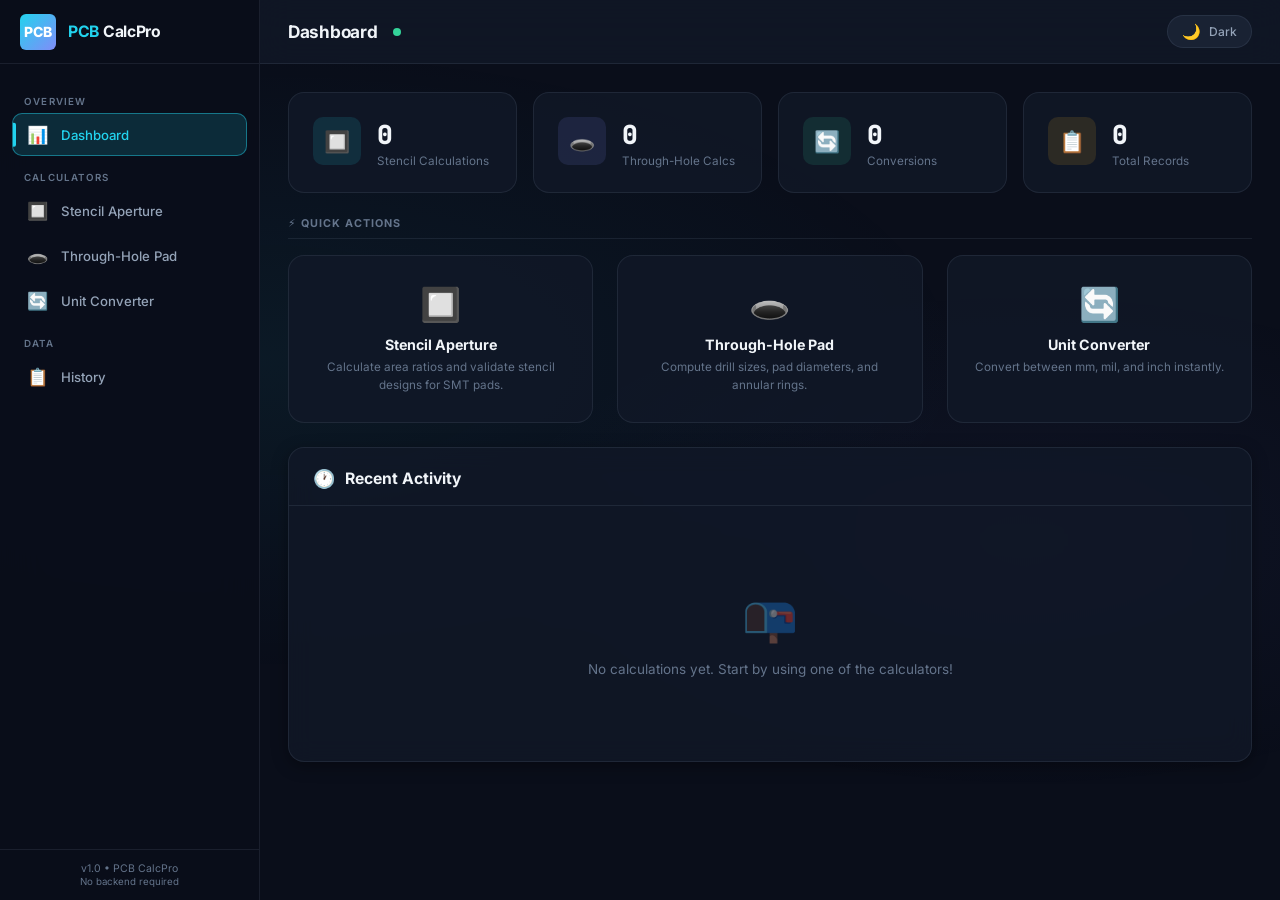
==== index.html @ 4c376916 "Add files via upload" ====
<!DOCTYPE html>
<html lang="en" data-theme="dark">
<head>
  <meta charset="UTF-8" />
  <meta name="viewport" content="width=device-width, initial-scale=1.0" />
  <meta name="description" content="PCB Manufacturing Calculator Dashboard — Stencil Aperture, Through-Hole Pad & Drill, and Engineering Unit Converter for PCB engineers." />
  <title>PCB Manufacturing Calculator Dashboard</title>
  <link rel="stylesheet" href="style.css" />
</head>
<body>

<!-- ============================================================
     APP LAYOUT
     ============================================================ -->
<div class="app-layout">

  <!-- ======================== SIDEBAR ======================== -->
  <aside class="sidebar" id="sidebar">
    <div class="sidebar-header">
      <div class="sidebar-logo">PCB</div>
      <div class="sidebar-title"><span>PCB</span> CalcPro</div>
    </div>

    <nav class="sidebar-nav">
      <div class="nav-section-label">Overview</div>
      <a class="nav-item active" data-page="dashboard" href="#">
        <span class="nav-icon">📊</span> Dashboard
      </a>

      <div class="nav-section-label">Calculators</div>
      <a class="nav-item" data-page="stencil" href="#">
        <span class="nav-icon">🔲</span> Stencil Aperture
      </a>
      <a class="nav-item" data-page="throughhole" href="#">
        <span class="nav-icon">🕳️</span> Through-Hole Pad
      </a>
      <a class="nav-item" data-page="converter" href="#">
        <span class="nav-icon">🔄</span> Unit Converter
      </a>

      <div class="nav-section-label">Data</div>
      <a class="nav-item" data-page="history" href="#">
        <span class="nav-icon">📋</span> History
      </a>
    </nav>

    <div class="sidebar-footer">
      <div style="font-size:0.7rem;color:var(--text-muted);text-align:center;">
        v1.0 &bull; PCB CalcPro<br/>
        <span style="font-size:0.65rem;">No backend required</span>
      </div>
    </div>
  </aside>

  <!-- Mobile overlay -->
  <div class="sidebar-overlay" id="sidebarOverlay"></div>

  <!-- ======================== MAIN ======================== -->
  <main class="main-content">

    <!-- TOP HEADER -->
    <header class="top-header">
      <div class="header-left">
        <button class="menu-toggle" id="menuToggle" aria-label="Toggle menu">☰</button>
        <h1 class="page-title" id="pageTitle">Dashboard</h1>
        <span class="pulse-dot" title="Live updates active"></span>
      </div>
      <div class="header-right">
        <button class="theme-toggle" id="themeToggle" aria-label="Toggle theme">
          <span class="toggle-icon" id="themeIcon">🌙</span>
          <span id="themeLabel">Dark</span>
        </button>
      </div>
    </header>

    <!-- CONTENT AREA -->
    <section class="content-area">

      <!-- ======== PAGE: Dashboard ======== -->
      <div class="module-page active" id="page-dashboard">
        <!-- Stats row -->
        <div class="grid-4 mb-24">
          <div class="dash-stat">
            <div class="dash-stat-icon cyan">🔲</div>
            <div class="dash-stat-info">
              <div class="dash-stat-value" id="dashStencilCount">0</div>
              <div class="dash-stat-label">Stencil Calculations</div>
            </div>
          </div>
          <div class="dash-stat">
            <div class="dash-stat-icon indigo">🕳️</div>
            <div class="dash-stat-info">
              <div class="dash-stat-value" id="dashTHCount">0</div>
              <div class="dash-stat-label">Through-Hole Calcs</div>
            </div>
          </div>
          <div class="dash-stat">
            <div class="dash-stat-icon green">🔄</div>
            <div class="dash-stat-info">
              <div class="dash-stat-value" id="dashConvCount">0</div>
              <div class="dash-stat-label">Conversions</div>
            </div>
          </div>
          <div class="dash-stat">
            <div class="dash-stat-icon amber">📋</div>
            <div class="dash-stat-info">
              <div class="dash-stat-value" id="dashTotalCount">0</div>
              <div class="dash-stat-label">Total Records</div>
            </div>
          </div>
        </div>

        <!-- Quick actions -->
        <h2 class="section-heading">⚡ Quick Actions</h2>
        <div class="grid-3 mb-24">
          <div class="quick-action" data-goto="stencil">
            <div class="qa-icon">🔲</div>
            <h4>Stencil Aperture</h4>
            <p>Calculate area ratios and validate stencil designs for SMT pads.</p>
          </div>
          <div class="quick-action" data-goto="throughhole">
            <div class="qa-icon">🕳️</div>
            <h4>Through-Hole Pad</h4>
            <p>Compute drill sizes, pad diameters, and annular rings.</p>
          </div>
          <div class="quick-action" data-goto="converter">
            <div class="qa-icon">🔄</div>
            <h4>Unit Converter</h4>
            <p>Convert between mm, mil, and inch instantly.</p>
          </div>
        </div>

        <!-- Recent history -->
        <div class="card">
          <div class="card-header">
            <h3><span class="card-icon">🕐</span> Recent Activity</h3>
          </div>
          <div class="card-body">
            <div id="dashRecentHistory">
              <div class="empty-state">
                <div class="empty-icon">📭</div>
                <p>No calculations yet. Start by using one of the calculators above!</p>
              </div>
            </div>
          </div>
        </div>
      </div>

      <!-- ======== PAGE: Stencil Aperture ======== -->
      <div class="module-page" id="page-stencil">
        <div class="grid-2 mb-24">
          <!-- Left: Inputs -->
          <div class="card">
            <div class="card-header">
              <h3><span class="card-icon">⚙️</span> Stencil Parameters</h3>
            </div>
            <div class="card-body">
              <!-- Shape selector -->
              <div class="form-group">
                <label>Aperture Shape</label>
                <div class="shape-selector" id="shapeSelector">
                  <button class="shape-btn active" data-shape="rectangle">
                    <span class="shape-icon">▬</span> Rectangle
                  </button>
                  <button class="shape-btn" data-shape="circle">
                    <span class="shape-icon">⬤</span> Circle
                  </button>
                  <button class="shape-btn" data-shape="rounded-rect">
                    <span class="shape-icon">▢</span> Rounded Rect
                  </button>
                  <button class="shape-btn" data-shape="polygon">
                    <span class="shape-icon">⬠</span> Polygon
                  </button>
                </div>
              </div>

              <!-- Standard Dimensions -->
              <div class="standard-dimensions" id="stdDimensions">
                <!-- Rectangle / Rounded Rect dims -->
                <div id="rectDims">
                  <div class="form-row">
                    <div class="form-group">
                      <label>Length (mm)</label>
                      <input type="number" class="form-control" id="rectLength" placeholder="e.g. 1.2" step="0.01" min="0" />
                    </div>
                    <div class="form-group">
                      <label>Width (mm)</label>
                      <input type="number" class="form-control" id="rectWidth" placeholder="e.g. 0.6" step="0.01" min="0" />
                    </div>
                  </div>
                </div>

                <!-- Circle dims -->
                <div id="circleDims" style="display:none;">
                  <div class="form-group">
                    <label>Diameter (mm)</label>
                    <input type="number" class="form-control" id="circleDiameter" placeholder="e.g. 0.8" step="0.01" min="0" />
                  </div>
                </div>

                <!-- Corner Radius for rounded rect -->
                <div id="cornerDims" style="display:none;">
                  <div class="form-group">
                    <label>Corner Radius (mm)</label>
                    <input type="number" class="form-control" id="cornerRadius" placeholder="e.g. 0.15" step="0.01" min="0" />
                  </div>
                </div>
              </div>

              <!-- Polygon Dimensions -->
              <div class="polygon-dimensions" id="polyDimensions">
                <div class="form-group">
                  <label>Vertex Coordinates (mm)</label>
                  <div class="table-wrapper" style="max-height:220px;overflow-y:auto;">
                    <table class="coord-table" id="coordTable">
                      <thead>
                        <tr><th>#</th><th>X (mm)</th><th>Y (mm)</th><th></th></tr>
                      </thead>
                      <tbody id="coordBody"></tbody>
                    </table>
                  </div>
                  <button class="btn btn-secondary btn-sm mt-16" id="addPointBtn">+ Add Point</button>
                </div>
              </div>

              <!-- Stencil Thickness -->
              <div class="form-group">
                <label>Stencil Thickness (mm)</label>
                <input type="number" class="form-control" id="stencilThickness" placeholder="e.g. 0.12" step="0.01" min="0" />
              </div>

              <div class="btn-group mt-16">
                <button class="btn btn-primary" id="calcStencilBtn">Calculate</button>
                <button class="btn btn-secondary" id="resetStencilBtn">Reset</button>
              </div>
            </div>
          </div>

          <!-- Right: Preview -->
          <div class="card">
            <div class="card-header">
              <h3><span class="card-icon">👁️</span> Aperture Preview</h3>
            </div>
            <div class="card-body">
              <div class="canvas-container">
                <span class="canvas-label">Shape Preview</span>
                <canvas id="apertureCanvas" width="360" height="260"></canvas>
              </div>
            </div>
          </div>
        </div>

        <!-- Results -->
        <div class="card mb-24">
          <div class="card-header">
            <h3><span class="card-icon">📐</span> Calculation Results</h3>
            <button class="btn btn-secondary btn-sm" id="copyStencilResults">📋 Copy</button>
          </div>
          <div class="card-body">
            <div class="grid-4 mb-24" id="stencilResultCards">
              <div class="stat-card">
                <div class="stat-label">Area Opening</div>
                <div class="stat-value" id="resAreaOpening">—</div>
                <div class="stat-unit">mm²</div>
              </div>
              <div class="stat-card">
                <div class="stat-label">Perimeter</div>
                <div class="stat-value" id="resPerimeter">—</div>
                <div class="stat-unit">mm</div>
              </div>
              <div class="stat-card">
                <div class="stat-label">Area Wall</div>
                <div class="stat-value" id="resAreaWall">—</div>
                <div class="stat-unit">mm²</div>
              </div>
              <div class="stat-card">
                <div class="stat-label">Area Ratio</div>
                <div class="stat-value" id="resAreaRatio">—</div>
                <div class="stat-unit" id="resPassFail"></div>
              </div>
            </div>
            <!-- Detailed steps -->
            <div class="section-heading">📝 Detailed Calculation Steps</div>
            <div class="calc-steps" id="stencilCalcSteps">
              <span style="color:var(--text-muted);">Enter parameters and click Calculate to see detailed steps…</span>
            </div>
          </div>
        </div>
      </div>

      <!-- ======== PAGE: Through-Hole ======== -->
      <div class="module-page" id="page-throughhole">
        <div class="card mb-24">
          <div class="card-header">
            <h3><span class="card-icon">🕳️</span> Through-Hole Components</h3>
            <div class="btn-group">
              <button class="btn btn-primary btn-sm" id="addComponentBtn">+ Add Component</button>
              <button class="btn btn-secondary btn-sm" id="calcTHBtn">Calculate All</button>
            </div>
          </div>
          <div class="card-body">
            <!-- Unit selector & plating allowance -->
            <div class="form-row mb-24" style="max-width:500px;">
              <div class="form-group">
                <label>Unit</label>
                <select class="form-control" id="thUnit">
                  <option value="mm">mm (millimeters)</option>
                  <option value="mil">mil (thousandths of inch)</option>
                </select>
              </div>
              <div class="form-group">
                <label>Plating Allowance (mil) <span style="font-size:0.65rem;color:var(--text-muted);text-transform:none;letter-spacing:0;">(optional, default 0)</span></label>
                <input type="number" class="form-control" id="thPlating" placeholder="e.g. 1.0" step="0.1" min="0" value="" />
              </div>
            </div>

            <!-- Component entries -->
            <div class="component-entries" id="componentEntries">
              <!-- Dynamically populated -->
            </div>
          </div>
        </div>

        <!-- Results table -->
        <div class="card mb-24">
          <div class="card-header">
            <h3><span class="card-icon">📊</span> Calculation Results</h3>
            <button class="btn btn-secondary btn-sm" id="copyTHResults">📋 Copy</button>
          </div>
          <div class="card-body">
            <div class="table-wrapper">
              <table class="data-table" id="thResultTable">
                <thead>
                  <tr>
                    <th>Ref</th>
                    <th>Pin Dia</th>
                    <th>Finished Hole</th>
                    <th>Drill Size</th>
                    <th>Hole-to-Pin Clearance</th>
                    <th>Unit</th>
                  </tr>
                </thead>
                <tbody id="thResultBody">
                  <tr><td colspan="6" style="text-align:center;color:var(--text-muted);padding:40px;">Add components and click Calculate to see results.</td></tr>
                </tbody>
              </table>
            </div>
            <div class="calc-steps mt-24" id="thCalcSteps">
              <span style="color:var(--text-muted);">Calculation steps will appear here…</span>
            </div>
          </div>
        </div>
      </div>

      <!-- ======== PAGE: Unit Converter ======== -->
      <div class="module-page" id="page-converter">
        <div class="grid-3">
          <!-- mm ↔ mil -->
          <div class="card converter-card">
            <div class="card-header">
              <h3><span class="card-icon">↔️</span> mm ↔ mil</h3>
            </div>
            <div class="card-body">
              <div class="form-group">
                <label>Millimeters (mm)</label>
                <input type="number" class="form-control" id="conv_mm_mil_mm" placeholder="Enter mm" step="any" />
              </div>
              <div class="swap-icon">⇅</div>
              <div class="form-group">
                <label>Mils (mil)</label>
                <input type="number" class="form-control" id="conv_mm_mil_mil" placeholder="Enter mil" step="any" />
              </div>
              <div class="converter-result" id="conv_mm_mil_result">—</div>
              <div class="converter-unit" id="conv_mm_mil_unit"></div>
            </div>
          </div>

          <!-- mm ↔ inch -->
          <div class="card converter-card">
            <div class="card-header">
              <h3><span class="card-icon">↔️</span> mm ↔ inch</h3>
            </div>
            <div class="card-body">
              <div class="form-group">
                <label>Millimeters (mm)</label>
                <input type="number" class="form-control" id="conv_mm_inch_mm" placeholder="Enter mm" step="any" />
              </div>
              <div class="swap-icon">⇅</div>
              <div class="form-group">
                <label>Inches (in)</label>
                <input type="number" class="form-control" id="conv_mm_inch_inch" placeholder="Enter inch" step="any" />
              </div>
              <div class="converter-result" id="conv_mm_inch_result">—</div>
              <div class="converter-unit" id="conv_mm_inch_unit"></div>
            </div>
          </div>

          <!-- mil ↔ inch -->
          <div class="card converter-card">
            <div class="card-header">
              <h3><span class="card-icon">↔️</span> mil ↔ inch</h3>
            </div>
            <div class="card-body">
              <div class="form-group">
                <label>Mils (mil)</label>
                <input type="number" class="form-control" id="conv_mil_inch_mil" placeholder="Enter mil" step="any" />
              </div>
              <div class="swap-icon">⇅</div>
              <div class="form-group">
                <label>Inches (in)</label>
                <input type="number" class="form-control" id="conv_mil_inch_inch" placeholder="Enter inch" step="any" />
              </div>
              <div class="converter-result" id="conv_mil_inch_result">—</div>
              <div class="converter-unit" id="conv_mil_inch_unit"></div>
            </div>
          </div>
        </div>
      </div>

      <!-- ======== PAGE: History ======== -->
      <div class="module-page" id="page-history">
        <div class="card">
          <div class="card-header">
            <h3><span class="card-icon">📋</span> Calculation History</h3>
          </div>
          <div class="card-body">
            <div class="history-toolbar">
              <div class="search-box">
                <span class="search-icon">🔍</span>
                <input type="text" id="historySearch" placeholder="Search history…" />
              </div>
              <button class="btn btn-secondary btn-sm" id="exportCSVBtn">📄 Export CSV</button>
              <button class="btn btn-secondary btn-sm" id="exportPDFBtn">📑 Export PDF</button>
              <button class="btn btn-danger btn-sm" id="clearHistoryBtn">🗑️ Clear All</button>
            </div>
            <div id="historyList">
              <div class="empty-state">
                <div class="empty-icon">📭</div>
                <p>No history records yet.</p>
              </div>
            </div>
          </div>
        </div>
      </div>

    </section>
  </main>
</div>

<!-- Toast container -->
<div class="toast-container" id="toastContainer"></div>

<script src="script.js"></script>
</body>
</html>
---- style.css ----
/* ============================================================
   PCB Manufacturing Calculator Dashboard — style.css
   Professional engineering dashboard with dark/light themes,
   glassmorphism, micro-animations, and responsive layout.
   ============================================================ */

/* ---------- Google Font ---------- */
@import url('https://fonts.googleapis.com/css2?family=Inter:wght@300;400;500;600;700;800&family=JetBrains+Mono:wght@400;500;600&display=swap');

/* ============================================================
   CSS Custom Properties (Design Tokens)
   ============================================================ */
:root {
  /* --- Palette (Dark Mode – Default) --- */
  --bg-primary:       #0a0e1a;
  --bg-secondary:     #111827;
  --bg-card:          rgba(17, 24, 39, 0.85);
  --bg-card-hover:    rgba(30, 41, 59, 0.95);
  --bg-sidebar:       rgba(10, 14, 26, 0.97);
  --bg-input:         rgba(30, 41, 59, 0.7);
  --bg-input-focus:   rgba(30, 41, 59, 0.95);

  --text-primary:     #f1f5f9;
  --text-secondary:   #94a3b8;
  --text-muted:       #64748b;
  --text-inverse:     #0f172a;

  --accent-primary:   #22d3ee;   /* cyan‑400  */
  --accent-secondary: #818cf8;   /* indigo‑400 */
  --accent-green:     #34d399;   /* emerald‑400 */
  --accent-amber:     #fbbf24;   /* amber‑400 */
  --accent-rose:      #fb7185;   /* rose‑400 */
  --accent-primary-dim: rgba(34, 211, 238, 0.15);

  --border-color:     rgba(148, 163, 184, 0.12);
  --border-active:    rgba(34, 211, 238, 0.45);

  --shadow-sm:  0 1px 2px rgba(0,0,0,.3);
  --shadow-md:  0 4px 16px rgba(0,0,0,.35);
  --shadow-lg:  0 12px 40px rgba(0,0,0,.45);
  --shadow-glow: 0 0 20px rgba(34, 211, 238, 0.15);

  --radius-sm: 6px;
  --radius-md: 10px;
  --radius-lg: 16px;
  --radius-xl: 20px;

  --sidebar-width: 260px;
  --sidebar-collapsed: 68px;
  --header-height: 64px;
  --transition-fast: 0.2s ease;
  --transition-med:  0.35s cubic-bezier(.4,0,.2,1);
}

/* ---------- Light Mode ---------- */
[data-theme="light"] {
  --bg-primary:       #f0f4f8;
  --bg-secondary:     #ffffff;
  --bg-card:          rgba(255,255,255,0.9);
  --bg-card-hover:    rgba(255,255,255,1);
  --bg-sidebar:       rgba(255,255,255,0.98);
  --bg-input:         rgba(241,245,249,0.9);
  --bg-input-focus:   #ffffff;

  --text-primary:     #0f172a;
  --text-secondary:   #475569;
  --text-muted:       #94a3b8;
  --text-inverse:     #f1f5f9;

  --accent-primary:   #0891b2;   /* cyan‑600 */
  --accent-secondary: #6366f1;   /* indigo‑500 */
  --accent-green:     #059669;   /* emerald‑600 */
  --accent-amber:     #d97706;   /* amber‑600 */
  --accent-rose:      #e11d48;   /* rose‑600 */
  --accent-primary-dim: rgba(8, 145, 178, 0.1);

  --border-color:     rgba(15, 23, 42, 0.08);
  --border-active:    rgba(8, 145, 178, 0.5);

  --shadow-sm:  0 1px 3px rgba(0,0,0,.06);
  --shadow-md:  0 4px 12px rgba(0,0,0,.08);
  --shadow-lg:  0 10px 30px rgba(0,0,0,.1);
  --shadow-glow: 0 0 18px rgba(8, 145, 178, 0.12);
}

/* ============================================================
   Reset & Base
   ============================================================ */
*, *::before, *::after { box-sizing: border-box; margin: 0; padding: 0; }

html {
  font-size: 15px;
  scroll-behavior: smooth;
  -webkit-font-smoothing: antialiased;
}

body {
  font-family: 'Inter', system-ui, -apple-system, sans-serif;
  background: var(--bg-primary);
  color: var(--text-primary);
  min-height: 100vh;
  overflow-x: hidden;
  transition: background var(--transition-med), color var(--transition-med);
}

/* subtle animated gradient background */
body::before {
  content: '';
  position: fixed;
  inset: 0;
  background:
    radial-gradient(ellipse 80% 50% at 20% 40%, rgba(34,211,238,.06) 0%, transparent 70%),
    radial-gradient(ellipse 60% 40% at 80% 60%, rgba(129,140,248,.05) 0%, transparent 70%);
  pointer-events: none;
  z-index: 0;
}

a { color: var(--accent-primary); text-decoration: none; }
button { cursor: pointer; font-family: inherit; }
input, select, textarea { font-family: inherit; }

/* ============================================================
   Layout Shell
   ============================================================ */
.app-layout {
  display: flex;
  min-height: 100vh;
  position: relative;
  z-index: 1;
}

/* ---------- Sidebar ---------- */
.sidebar {
  position: fixed;
  top: 0; left: 0;
  width: var(--sidebar-width);
  height: 100vh;
  background: var(--bg-sidebar);
  border-right: 1px solid var(--border-color);
  backdrop-filter: blur(20px);
  display: flex;
  flex-direction: column;
  z-index: 100;
  transition: transform var(--transition-med), width var(--transition-med);
}

.sidebar-header {
  height: var(--header-height);
  display: flex;
  align-items: center;
  gap: 12px;
  padding: 0 20px;
  border-bottom: 1px solid var(--border-color);
  flex-shrink: 0;
}

.sidebar-logo {
  width: 36px; height: 36px;
  background: linear-gradient(135deg, var(--accent-primary), var(--accent-secondary));
  border-radius: var(--radius-sm);
  display: grid;
  place-items: center;
  font-weight: 800;
  font-size: 14px;
  color: #fff;
  flex-shrink: 0;
}

.sidebar-title {
  font-weight: 700;
  font-size: 1.05rem;
  letter-spacing: -0.3px;
  white-space: nowrap;
}

.sidebar-title span {
  color: var(--accent-primary);
}

.sidebar-nav {
  flex: 1;
  padding: 16px 12px;
  overflow-y: auto;
}

.nav-section-label {
  font-size: 0.65rem;
  font-weight: 600;
  text-transform: uppercase;
  letter-spacing: 1.2px;
  color: var(--text-muted);
  padding: 8px 12px 6px;
  margin-top: 8px;
}

.nav-item {
  display: flex;
  align-items: center;
  gap: 12px;
  padding: 10px 14px;
  border-radius: var(--radius-md);
  color: var(--text-secondary);
  font-size: 0.88rem;
  font-weight: 500;
  transition: all var(--transition-fast);
  border: 1px solid transparent;
  margin-bottom: 2px;
  position: relative;
  overflow: hidden;
}

.nav-item::before {
  content: '';
  position: absolute;
  left: 0; top: 50%;
  width: 3px; height: 0;
  background: var(--accent-primary);
  border-radius: 0 2px 2px 0;
  transform: translateY(-50%);
  transition: height var(--transition-fast);
}

.nav-item:hover {
  background: var(--accent-primary-dim);
  color: var(--text-primary);
}

.nav-item.active {
  background: var(--accent-primary-dim);
  color: var(--accent-primary);
  border-color: var(--border-active);
}

.nav-item.active::before {
  height: 60%;
}

.nav-item .nav-icon {
  font-size: 1.15rem;
  width: 22px;
  text-align: center;
  flex-shrink: 0;
}

/* Sidebar footer */
.sidebar-footer {
  padding: 12px;
  border-top: 1px solid var(--border-color);
  flex-shrink: 0;
}

/* ---------- Main Content Area ---------- */
.main-content {
  flex: 1;
  margin-left: var(--sidebar-width);
  transition: margin-left var(--transition-med);
  display: flex;
  flex-direction: column;
  min-height: 100vh;
}

/* ---------- Top Header ---------- */
.top-header {
  height: var(--header-height);
  background: var(--bg-card);
  border-bottom: 1px solid var(--border-color);
  backdrop-filter: blur(16px);
  display: flex;
  align-items: center;
  justify-content: space-between;
  padding: 0 28px;
  position: sticky;
  top: 0;
  z-index: 50;
}

.header-left {
  display: flex;
  align-items: center;
  gap: 16px;
}

.menu-toggle {
  display: none;
  background: none;
  border: none;
  color: var(--text-primary);
  font-size: 1.4rem;
  padding: 6px;
}

.page-title {
  font-size: 1.15rem;
  font-weight: 700;
  letter-spacing: -0.3px;
}

.header-right {
  display: flex;
  align-items: center;
  gap: 12px;
}

/* Theme toggle */
.theme-toggle {
  background: var(--bg-input);
  border: 1px solid var(--border-color);
  border-radius: 50px;
  padding: 6px 14px;
  display: flex;
  align-items: center;
  gap: 8px;
  color: var(--text-secondary);
  font-size: 0.8rem;
  font-weight: 500;
  transition: all var(--transition-fast);
}

.theme-toggle:hover {
  border-color: var(--accent-primary);
  color: var(--accent-primary);
  box-shadow: var(--shadow-glow);
}

.theme-toggle .toggle-icon { font-size: 1rem; }

/* ============================================================
   Content Area
   ============================================================ */
.content-area {
  flex: 1;
  padding: 28px;
}

/* Module containers */
.module-page {
  display: none;
  animation: fadeSlideIn 0.4s ease forwards;
}
.module-page.active { display: block; }

@keyframes fadeSlideIn {
  from { opacity: 0; transform: translateY(14px); }
  to   { opacity: 1; transform: translateY(0); }
}

/* ---------- Cards ---------- */
.card {
  background: var(--bg-card);
  border: 1px solid var(--border-color);
  border-radius: var(--radius-lg);
  backdrop-filter: blur(12px);
  box-shadow: var(--shadow-md);
  transition: all var(--transition-med);
  overflow: hidden;
}

.card:hover {
  border-color: var(--border-active);
  box-shadow: var(--shadow-lg), var(--shadow-glow);
}

.card-header {
  padding: 20px 24px 16px;
  display: flex;
  align-items: center;
  justify-content: space-between;
  border-bottom: 1px solid var(--border-color);
}

.card-header h3 {
  font-size: 1.05rem;
  font-weight: 700;
  display: flex;
  align-items: center;
  gap: 10px;
}

.card-header h3 .card-icon {
  font-size: 1.2rem;
}

.card-body {
  padding: 24px;
}

/* ---------- Grid layouts ---------- */
.grid-2 {
  display: grid;
  grid-template-columns: 1fr 1fr;
  gap: 24px;
}

.grid-3 {
  display: grid;
  grid-template-columns: repeat(3, 1fr);
  gap: 24px;
}

.grid-4 {
  display: grid;
  grid-template-columns: repeat(4, 1fr);
  gap: 16px;
}

/* ============================================================
   Form Elements
   ============================================================ */
.form-group {
  margin-bottom: 18px;
}

.form-group label {
  display: block;
  font-size: 0.78rem;
  font-weight: 600;
  color: var(--text-secondary);
  margin-bottom: 6px;
  text-transform: uppercase;
  letter-spacing: 0.6px;
}

.form-control {
  width: 100%;
  padding: 10px 14px;
  background: var(--bg-input);
  border: 1px solid var(--border-color);
  border-radius: var(--radius-sm);
  color: var(--text-primary);
  font-size: 0.92rem;
  font-family: 'JetBrains Mono', monospace;
  transition: all var(--transition-fast);
  outline: none;
}

.form-control:focus {
  background: var(--bg-input-focus);
  border-color: var(--accent-primary);
  box-shadow: 0 0 0 3px var(--accent-primary-dim);
}

.form-control::placeholder {
  color: var(--text-muted);
  font-family: 'Inter', sans-serif;
}

select.form-control {
  appearance: none;
  background-image: url("data:image/svg+xml,%3Csvg xmlns='http://www.w3.org/2000/svg' width='12' height='12' fill='%2394a3b8' viewBox='0 0 16 16'%3E%3Cpath d='M8 11L3 6h10z'/%3E%3C/svg%3E");
  background-repeat: no-repeat;
  background-position: right 12px center;
  padding-right: 36px;
}

.form-row {
  display: grid;
  grid-template-columns: 1fr 1fr;
  gap: 14px;
}

.form-row-3 {
  display: grid;
  grid-template-columns: 1fr 1fr 1fr;
  gap: 14px;
}

/* ============================================================
   Buttons
   ============================================================ */
.btn {
  display: inline-flex;
  align-items: center;
  gap: 8px;
  padding: 10px 20px;
  border: 1px solid transparent;
  border-radius: var(--radius-sm);
  font-size: 0.85rem;
  font-weight: 600;
  transition: all var(--transition-fast);
  white-space: nowrap;
}

.btn-primary {
  background: linear-gradient(135deg, var(--accent-primary), var(--accent-secondary));
  color: #fff;
  border: none;
  box-shadow: 0 2px 10px rgba(34,211,238,.25);
}
.btn-primary:hover {
  transform: translateY(-1px);
  box-shadow: 0 4px 18px rgba(34,211,238,.35);
}

.btn-secondary {
  background: var(--bg-input);
  color: var(--text-primary);
  border-color: var(--border-color);
}
.btn-secondary:hover {
  border-color: var(--accent-primary);
  color: var(--accent-primary);
}

.btn-success {
  background: var(--accent-green);
  color: #fff;
}

.btn-danger {
  background: var(--accent-rose);
  color: #fff;
}
.btn-danger:hover {
  opacity: 0.9;
}

.btn-sm {
  padding: 6px 14px;
  font-size: 0.78rem;
}

.btn-icon {
  width: 36px; height: 36px;
  padding: 0;
  display: grid;
  place-items: center;
  border-radius: var(--radius-sm);
}

.btn-group {
  display: flex;
  gap: 8px;
  flex-wrap: wrap;
}

/* ============================================================
   Stat / Result Boxes
   ============================================================ */
.stat-card {
  background: var(--bg-card);
  border: 1px solid var(--border-color);
  border-radius: var(--radius-md);
  padding: 18px 20px;
  text-align: center;
  transition: all var(--transition-fast);
}

.stat-card:hover {
  border-color: var(--border-active);
  transform: translateY(-2px);
  box-shadow: var(--shadow-md);
}

.stat-label {
  font-size: 0.7rem;
  font-weight: 600;
  text-transform: uppercase;
  letter-spacing: 0.8px;
  color: var(--text-muted);
  margin-bottom: 8px;
}

.stat-value {
  font-family: 'JetBrains Mono', monospace;
  font-size: 1.5rem;
  font-weight: 700;
  color: var(--accent-primary);
  line-height: 1.2;
}

.stat-unit {
  font-size: 0.75rem;
  color: var(--text-secondary);
  margin-top: 2px;
}

/* Pass / Fail badges */
.badge {
  display: inline-flex;
  align-items: center;
  gap: 6px;
  padding: 5px 14px;
  border-radius: 50px;
  font-size: 0.78rem;
  font-weight: 700;
  letter-spacing: 0.5px;
}

.badge-pass {
  background: rgba(52, 211, 153, 0.15);
  color: var(--accent-green);
  border: 1px solid rgba(52, 211, 153, 0.3);
}

.badge-fail {
  background: rgba(251, 113, 133, 0.15);
  color: var(--accent-rose);
  border: 1px solid rgba(251, 113, 133, 0.3);
}

.badge-warn {
  background: rgba(251, 191, 36, 0.15);
  color: var(--accent-amber);
  border: 1px solid rgba(251, 191, 36, 0.3);
}

/* ============================================================
   Canvas Preview
   ============================================================ */
.canvas-container {
  background: rgba(0,0,0,0.25);
  border: 1px solid var(--border-color);
  border-radius: var(--radius-md);
  display: flex;
  align-items: center;
  justify-content: center;
  min-height: 220px;
  position: relative;
  overflow: hidden;
}

[data-theme="light"] .canvas-container {
  background: rgba(241,245,249,0.8);
}

.canvas-container canvas {
  max-width: 100%;
}

.canvas-label {
  position: absolute;
  top: 10px;
  left: 14px;
  font-size: 0.68rem;
  font-weight: 600;
  text-transform: uppercase;
  letter-spacing: 1px;
  color: var(--text-muted);
}

/* ============================================================
   Calculation Steps
   ============================================================ */
.calc-steps {
  background: var(--bg-input);
  border: 1px solid var(--border-color);
  border-radius: var(--radius-md);
  padding: 18px 20px;
  font-family: 'JetBrains Mono', monospace;
  font-size: 0.82rem;
  line-height: 1.8;
  color: var(--text-secondary);
  max-height: 300px;
  overflow-y: auto;
}

.calc-steps .step-label {
  color: var(--accent-primary);
  font-weight: 600;
}

.calc-steps .step-formula {
  color: var(--accent-amber);
}

.calc-steps .step-result {
  color: var(--accent-green);
  font-weight: 600;
}

/* ============================================================
   Tables
   ============================================================ */
.data-table {
  width: 100%;
  border-collapse: collapse;
  font-size: 0.85rem;
}

.data-table thead th {
  text-align: left;
  padding: 12px 16px;
  font-size: 0.72rem;
  font-weight: 600;
  text-transform: uppercase;
  letter-spacing: 0.8px;
  color: var(--text-muted);
  border-bottom: 1px solid var(--border-color);
  background: var(--bg-input);
  position: sticky;
  top: 0;
}

.data-table tbody td {
  padding: 12px 16px;
  border-bottom: 1px solid var(--border-color);
  color: var(--text-secondary);
  font-family: 'JetBrains Mono', monospace;
  font-size: 0.82rem;
}

.data-table tbody tr {
  transition: background var(--transition-fast);
}

.data-table tbody tr:hover {
  background: var(--accent-primary-dim);
}

.table-wrapper {
  overflow-x: auto;
  border: 1px solid var(--border-color);
  border-radius: var(--radius-md);
}

/* ============================================================
   Coordinate Points Table (Irregular Polygon)
   ============================================================ */
.coord-table {
  width: 100%;
  border-collapse: collapse;
}

.coord-table th, .coord-table td {
  padding: 8px 10px;
  border-bottom: 1px solid var(--border-color);
  font-size: 0.82rem;
}

.coord-table th {
  color: var(--text-muted);
  font-weight: 600;
  text-transform: uppercase;
  font-size: 0.7rem;
  letter-spacing: 0.6px;
}

.coord-table input {
  width: 80px;
  padding: 6px 8px;
  background: var(--bg-input);
  border: 1px solid var(--border-color);
  border-radius: var(--radius-sm);
  color: var(--text-primary);
  font-family: 'JetBrains Mono', monospace;
  font-size: 0.82rem;
  text-align: center;
  outline: none;
  transition: border-color var(--transition-fast);
}

.coord-table input:focus {
  border-color: var(--accent-primary);
}

.coord-table .remove-btn {
  background: none;
  border: none;
  color: var(--accent-rose);
  font-size: 1.1rem;
  cursor: pointer;
  padding: 2px 6px;
  border-radius: 4px;
  transition: background var(--transition-fast);
}

.coord-table .remove-btn:hover {
  background: rgba(251, 113, 133, 0.15);
}

/* ============================================================
   Shape Selector Buttons
   ============================================================ */
.shape-selector {
  display: flex;
  gap: 8px;
  flex-wrap: wrap;
}

.shape-btn {
  flex: 1;
  min-width: 100px;
  padding: 12px 10px;
  background: var(--bg-input);
  border: 1px solid var(--border-color);
  border-radius: var(--radius-md);
  color: var(--text-secondary);
  font-size: 0.8rem;
  font-weight: 600;
  text-align: center;
  transition: all var(--transition-fast);
  display: flex;
  flex-direction: column;
  align-items: center;
  gap: 6px;
}

.shape-btn .shape-icon {
  font-size: 1.5rem;
}

.shape-btn:hover {
  border-color: var(--accent-primary);
  color: var(--accent-primary);
  background: var(--accent-primary-dim);
}

.shape-btn.active {
  border-color: var(--accent-primary);
  color: var(--accent-primary);
  background: var(--accent-primary-dim);
  box-shadow: 0 0 12px var(--accent-primary-dim);
}

/* ============================================================
   Unit Converter
   ============================================================ */
.converter-card {
  text-align: center;
}

.converter-card .converter-icon {
  font-size: 2rem;
  margin-bottom: 12px;
}

.converter-card .converter-result {
  font-family: 'JetBrains Mono', monospace;
  font-size: 1.6rem;
  font-weight: 700;
  color: var(--accent-primary);
  margin: 12px 0 4px;
  min-height: 40px;
}

.converter-card .converter-unit {
  font-size: 0.78rem;
  color: var(--text-muted);
}

.swap-icon {
  font-size: 1.5rem;
  color: var(--accent-secondary);
  display: flex;
  align-items: center;
  justify-content: center;
  padding: 12px 0;
}

/* ============================================================
   History Panel
   ============================================================ */
.history-toolbar {
  display: flex;
  align-items: center;
  gap: 10px;
  margin-bottom: 18px;
  flex-wrap: wrap;
}

.search-box {
  flex: 1;
  min-width: 200px;
  position: relative;
}

.search-box input {
  width: 100%;
  padding: 9px 14px 9px 38px;
  background: var(--bg-input);
  border: 1px solid var(--border-color);
  border-radius: 50px;
  color: var(--text-primary);
  font-size: 0.85rem;
  outline: none;
  transition: all var(--transition-fast);
}

.search-box input:focus {
  border-color: var(--accent-primary);
  box-shadow: 0 0 0 3px var(--accent-primary-dim);
}

.search-box .search-icon {
  position: absolute;
  left: 14px;
  top: 50%;
  transform: translateY(-50%);
  color: var(--text-muted);
  font-size: 0.9rem;
}

.history-entry {
  background: var(--bg-input);
  border: 1px solid var(--border-color);
  border-radius: var(--radius-md);
  padding: 14px 18px;
  margin-bottom: 10px;
  transition: all var(--transition-fast);
}

.history-entry:hover {
  border-color: var(--border-active);
}

.history-entry .history-meta {
  display: flex;
  justify-content: space-between;
  align-items: center;
  margin-bottom: 8px;
}

.history-entry .history-type {
  font-size: 0.72rem;
  font-weight: 700;
  text-transform: uppercase;
  letter-spacing: 0.6px;
  color: var(--accent-secondary);
}

.history-entry .history-time {
  font-size: 0.72rem;
  color: var(--text-muted);
}

.history-entry .history-data {
  font-family: 'JetBrains Mono', monospace;
  font-size: 0.8rem;
  color: var(--text-secondary);
  line-height: 1.6;
}

.empty-state {
  text-align: center;
  padding: 60px 20px;
  color: var(--text-muted);
}

.empty-state .empty-icon {
  font-size: 3rem;
  margin-bottom: 16px;
  opacity: 0.4;
}

.empty-state p {
  font-size: 0.9rem;
}

/* ============================================================
   Dashboard Home Stats
   ============================================================ */
.dash-stat {
  background: var(--bg-card);
  border: 1px solid var(--border-color);
  border-radius: var(--radius-lg);
  padding: 24px;
  display: flex;
  align-items: flex-start;
  gap: 16px;
  transition: all var(--transition-fast);
}

.dash-stat:hover {
  transform: translateY(-3px);
  box-shadow: var(--shadow-lg), var(--shadow-glow);
  border-color: var(--border-active);
}

.dash-stat-icon {
  width: 48px; height: 48px;
  border-radius: var(--radius-md);
  display: grid;
  place-items: center;
  font-size: 1.4rem;
  flex-shrink: 0;
}

.dash-stat-icon.cyan   { background: rgba(34,211,238,.12); color: var(--accent-primary); }
.dash-stat-icon.indigo { background: rgba(129,140,248,.12); color: var(--accent-secondary); }
.dash-stat-icon.green  { background: rgba(52,211,153,.12); color: var(--accent-green); }
.dash-stat-icon.amber  { background: rgba(251,191,36,.12); color: var(--accent-amber); }

.dash-stat-info .dash-stat-value {
  font-family: 'JetBrains Mono', monospace;
  font-size: 1.75rem;
  font-weight: 800;
  color: var(--text-primary);
}

.dash-stat-info .dash-stat-label {
  font-size: 0.78rem;
  color: var(--text-muted);
  margin-top: 2px;
}

/* ============================================================
   Toast Notifications
   ============================================================ */
.toast-container {
  position: fixed;
  bottom: 24px;
  right: 24px;
  z-index: 9999;
  display: flex;
  flex-direction: column-reverse;
  gap: 10px;
}

.toast {
  background: var(--bg-card);
  border: 1px solid var(--border-color);
  border-radius: var(--radius-md);
  padding: 14px 20px;
  display: flex;
  align-items: center;
  gap: 10px;
  font-size: 0.85rem;
  box-shadow: var(--shadow-lg);
  backdrop-filter: blur(16px);
  animation: toastIn 0.35s ease forwards;
  max-width: 360px;
}

.toast.toast-out {
  animation: toastOut 0.3s ease forwards;
}

.toast-success { border-left: 3px solid var(--accent-green); }
.toast-error   { border-left: 3px solid var(--accent-rose); }
.toast-info    { border-left: 3px solid var(--accent-primary); }

@keyframes toastIn {
  from { opacity: 0; transform: translateX(40px); }
  to   { opacity: 1; transform: translateX(0); }
}

@keyframes toastOut {
  from { opacity: 1; transform: translateX(0); }
  to   { opacity: 0; transform: translateX(40px); }
}

/* ============================================================
   Mobile Overlay
   ============================================================ */
.sidebar-overlay {
  display: none;
  position: fixed;
  inset: 0;
  background: rgba(0,0,0,0.5);
  z-index: 90;
}

/* ============================================================
   Section Headings in modules
   ============================================================ */
.section-heading {
  font-size: 0.72rem;
  font-weight: 700;
  text-transform: uppercase;
  letter-spacing: 1px;
  color: var(--text-muted);
  margin-bottom: 16px;
  padding-bottom: 8px;
  border-bottom: 1px solid var(--border-color);
  display: flex;
  align-items: center;
  gap: 8px;
}

.mb-24 { margin-bottom: 24px; }
.mt-24 { margin-top: 24px; }
.mt-16 { margin-top: 16px; }
.mb-16 { margin-bottom: 16px; }

/* ============================================================
   Scrollbar
   ============================================================ */
::-webkit-scrollbar { width: 6px; height: 6px; }
::-webkit-scrollbar-track { background: transparent; }
::-webkit-scrollbar-thumb {
  background: var(--border-color);
  border-radius: 10px;
}
::-webkit-scrollbar-thumb:hover {
  background: var(--text-muted);
}

/* ============================================================
   Responsive
   ============================================================ */
@media (max-width: 1024px) {
  .grid-4 { grid-template-columns: repeat(2, 1fr); }
  .grid-3 { grid-template-columns: 1fr 1fr; }
}

@media (max-width: 768px) {
  .sidebar {
    transform: translateX(-100%);
  }

  .sidebar.open {
    transform: translateX(0);
  }

  .sidebar-overlay.show {
    display: block;
  }

  .main-content {
    margin-left: 0;
  }

  .menu-toggle {
    display: block;
  }

  .grid-2, .grid-3, .grid-4 {
    grid-template-columns: 1fr;
  }

  .form-row, .form-row-3 {
    grid-template-columns: 1fr;
  }

  .content-area {
    padding: 16px;
  }

  .shape-selector {
    flex-direction: column;
  }

  .shape-btn {
    flex-direction: row;
    justify-content: center;
  }

  .history-toolbar {
    flex-direction: column;
    align-items: stretch;
  }

  .search-box {
    min-width: unset;
  }

  .top-header {
    padding: 0 16px;
  }

  .stat-value {
    font-size: 1.2rem;
  }
}

@media (max-width: 480px) {
  html { font-size: 14px; }

  .btn {
    padding: 8px 14px;
    font-size: 0.8rem;
  }
}

/* ============================================================
   Utility: pulse animation for live update indicator
   ============================================================ */
.pulse-dot {
  width: 8px; height: 8px;
  background: var(--accent-green);
  border-radius: 50%;
  display: inline-block;
  animation: pulseDot 2s infinite;
}

@keyframes pulseDot {
  0%, 100% { opacity: 1; transform: scale(1); }
  50%      { opacity: 0.5; transform: scale(1.3); }
}

/* Irregular polygon dimension container */
.polygon-dimensions {
  display: none;
}

.polygon-dimensions.show {
  display: block;
}

.standard-dimensions.hide {
  display: none;
}

/* Through-hole component list */
.component-entries {
  max-height: 400px;
  overflow-y: auto;
}

.component-entry {
  background: var(--bg-input);
  border: 1px solid var(--border-color);
  border-radius: var(--radius-md);
  padding: 14px 18px;
  margin-bottom: 10px;
  display: grid;
  grid-template-columns: 1fr 1fr 1fr auto;
  gap: 12px;
  align-items: end;
  transition: border-color var(--transition-fast);
}

.component-entry:hover {
  border-color: var(--border-active);
}

.component-entry .form-group {
  margin-bottom: 0;
}

@media (max-width: 768px) {
  .component-entry {
    grid-template-columns: 1fr 1fr;
  }
}

/* Validation error state */
.form-control.error {
  border-color: var(--accent-rose);
  box-shadow: 0 0 0 3px rgba(251, 113, 133, 0.15);
}

.error-text {
  color: var(--accent-rose);
  font-size: 0.72rem;
  margin-top: 4px;
}

/* Quick-action cards on dashboard */
.quick-action {
  background: var(--bg-card);
  border: 1px solid var(--border-color);
  border-radius: var(--radius-lg);
  padding: 28px 24px;
  text-align: center;
  cursor: pointer;
  transition: all var(--transition-med);
}

.quick-action:hover {
  transform: translateY(-4px);
  border-color: var(--border-active);
  box-shadow: var(--shadow-lg), var(--shadow-glow);
}

.quick-action .qa-icon {
  font-size: 2.2rem;
  margin-bottom: 12px;
}

.quick-action h4 {
  font-size: 0.95rem;
  font-weight: 700;
  margin-bottom: 6px;
}

.quick-action p {
  font-size: 0.78rem;
  color: var(--text-muted);
  line-height: 1.5;
}
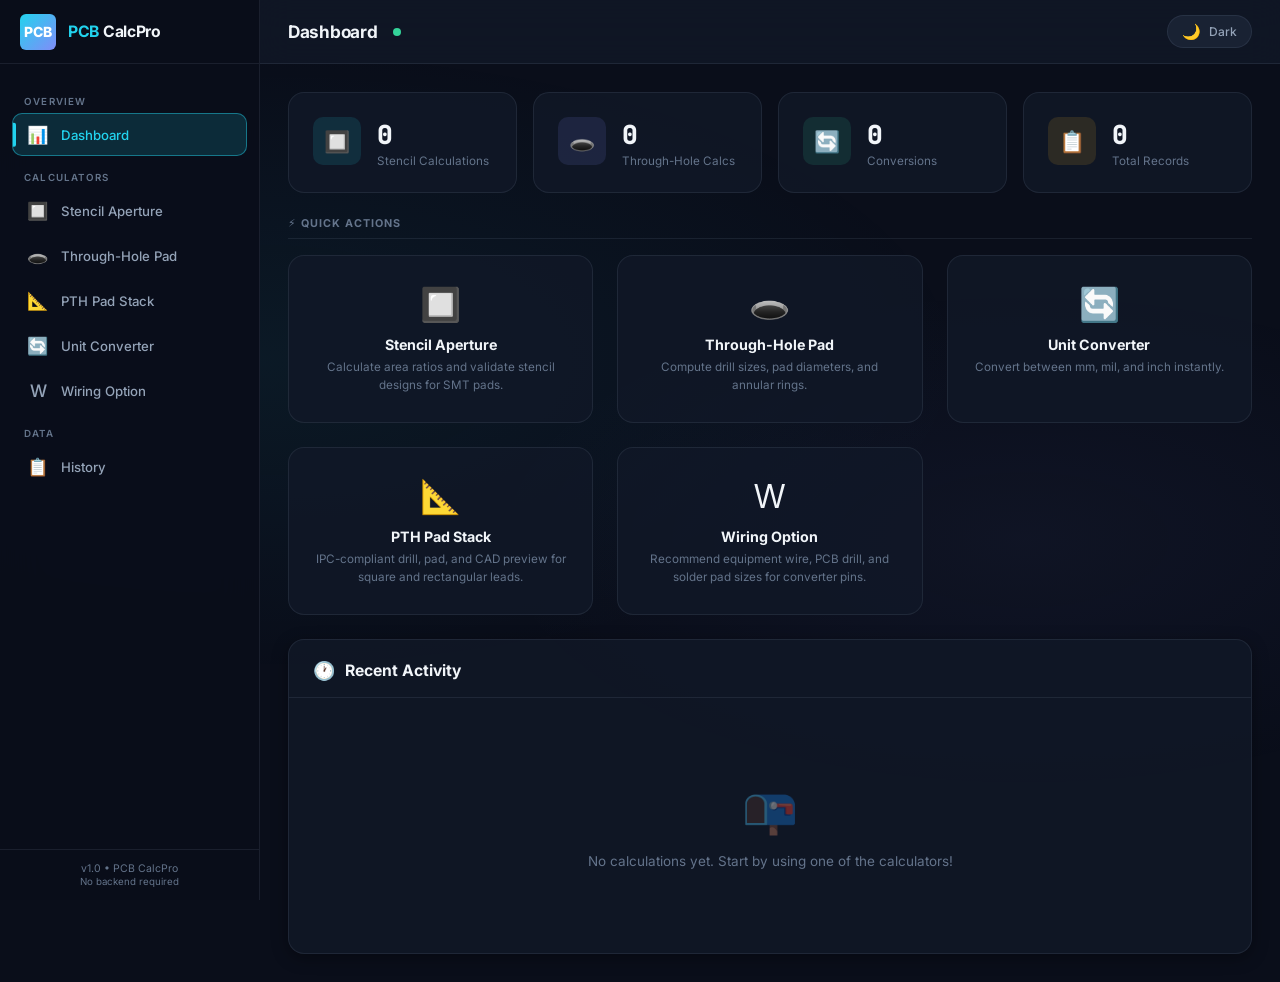
==== commit 32502ddb: "Implement PTH Pad Stack and Wiring Option pages Added new sections for PTH Pad Stack and Wiring Opti" ====
--- a/index.html
+++ b/index.html
@@ -34,8 +34,14 @@
       <a class="nav-item" data-page="throughhole" href="#">
         <span class="nav-icon">🕳️</span> Through-Hole Pad
       </a>
+      <a class="nav-item" data-page="pthpadstack" href="#">
+        <span class="nav-icon">📐</span> PTH Pad Stack
+      </a>
       <a class="nav-item" data-page="converter" href="#">
         <span class="nav-icon">🔄</span> Unit Converter
+      </a>
+      <a class="nav-item" data-page="wiring" href="#">
+        <span class="nav-icon">W</span> Wiring Option
       </a>
 
       <div class="nav-section-label">Data</div>
@@ -127,6 +133,16 @@
             <div class="qa-icon">🔄</div>
             <h4>Unit Converter</h4>
             <p>Convert between mm, mil, and inch instantly.</p>
+          </div>
+          <div class="quick-action" data-goto="pthpadstack">
+            <div class="qa-icon">📐</div>
+            <h4>PTH Pad Stack</h4>
+            <p>IPC-compliant drill, pad, and CAD preview for square and rectangular leads.</p>
+          </div>
+          <div class="quick-action" data-goto="wiring">
+            <div class="qa-icon">W</div>
+            <h4>Wiring Option</h4>
+            <p>Recommend equipment wire, PCB drill, and solder pad sizes for converter pins.</p>
           </div>
         </div>
 
@@ -333,15 +349,16 @@
                 <thead>
                   <tr>
                     <th>Ref</th>
-                    <th>Pin Dia</th>
-                    <th>Finished Hole</th>
-                    <th>Drill Size</th>
+                    <th>Lead Diameter</th>
+                    <th>Calculated Drill Size</th>
+                    <th>Recommended Finished Drill Size</th>
+                    <th>Recommended Pad Size</th>
                     <th>Hole-to-Pin Clearance</th>
                     <th>Unit</th>
                   </tr>
                 </thead>
                 <tbody id="thResultBody">
-                  <tr><td colspan="6" style="text-align:center;color:var(--text-muted);padding:40px;">Add components and click Calculate to see results.</td></tr>
+                  <tr><td colspan="7" style="text-align:center;color:var(--text-muted);padding:40px;">Add components and click Calculate to see results.</td></tr>
                 </tbody>
               </table>
             </div>
@@ -349,6 +366,266 @@
               <span style="color:var(--text-muted);">Calculation steps will appear here…</span>
             </div>
           </div>
+        </div>
+      </div>
+
+      <!-- ======== PAGE: PTH Pad Stack Workstation ======== -->
+      <div class="module-page" id="page-pthpadstack">
+        <div class="pthws-layout mb-24">
+          <!-- Lead Configuration -->
+          <div class="card pthws-inputs">
+            <div class="card-header">
+              <h3><span class="card-icon">📐</span> Lead Configuration</h3>
+              <div class="btn-group">
+                <button type="button" class="btn btn-secondary btn-sm pthws-unit-btn active" id="pthws-unit-mm" data-unit="mm">MM</button>
+                <button type="button" class="btn btn-secondary btn-sm pthws-unit-btn" id="pthws-unit-mil" data-unit="mil">MIL</button>
+              </div>
+            </div>
+            <div class="card-body">
+              <div class="form-group">
+                <label>Lead Profile Geometry</label>
+                <div class="shape-selector" id="pthwsProfileSelector">
+                  <button type="button" class="shape-btn active" data-pthws-profile="square">
+                    <span class="shape-icon">◻</span> Square Lead
+                  </button>
+                  <button type="button" class="shape-btn" data-pthws-profile="rect">
+                    <span class="shape-icon">▭</span> Rectangular Lead
+                  </button>
+                </div>
+              </div>
+
+              <div class="form-group">
+                <div class="pthws-range-header">
+                  <label id="pthws-label-dim-a">Square Lead Side (a)</label>
+                  <span id="pthws-val-dim-a" class="pthws-range-value">0.64 mm</span>
+                </div>
+                <input type="range" id="pthws-input-dim-a" min="0.1" max="4.0" step="0.01" value="0.64" class="pthws-range" />
+              </div>
+
+              <div class="form-group" id="pthws-container-dim-b" style="display:none;">
+                <div class="pthws-range-header">
+                  <label>Lead Thickness (b)</label>
+                  <span id="pthws-val-dim-b" class="pthws-range-value">0.50 mm</span>
+                </div>
+                <input type="range" id="pthws-input-dim-b" min="0.1" max="4.0" step="0.01" value="0.50" class="pthws-range" />
+              </div>
+
+              <div class="form-group">
+                <label>IPC Density Level Clearance</label>
+                <select class="form-control" id="pthws-input-ipc">
+                  <option value="A">Level A - Maximum Joint (+0.25mm / 10mil)</option>
+                  <option value="B" selected>Level B - Median Joint (+0.20mm / 8mil)</option>
+                  <option value="C">Level C - Minimum Joint (+0.15mm / 6mil)</option>
+                </select>
+              </div>
+
+              <div class="section-heading mt-24">Manufacturing &amp; Plating Tolerances</div>
+              <div class="form-row">
+                <div class="form-group">
+                  <label>Min Annular Ring</label>
+                  <div class="pthws-input-unit">
+                    <input type="number" class="form-control" id="pthws-input-annular" value="0.20" step="0.05" />
+                    <span class="pthws-unit-lbl">mm</span>
+                  </div>
+                </div>
+                <div class="form-group">
+                  <label>Drill Wander Margin</label>
+                  <div class="pthws-input-unit">
+                    <input type="number" class="form-control" id="pthws-input-wander" value="0.10" step="0.05" />
+                    <span class="pthws-unit-lbl">mm</span>
+                  </div>
+                </div>
+              </div>
+              <div class="form-row">
+                <div class="form-group">
+                  <label>Electroplating Thk</label>
+                  <div class="pthws-input-unit">
+                    <input type="number" class="form-control" id="pthws-input-plating" value="0.025" step="0.005" />
+                    <span class="pthws-unit-lbl">mm</span>
+                  </div>
+                </div>
+                <div class="form-group">
+                  <label>Over-drill Margin</label>
+                  <div class="pthws-input-unit">
+                    <input type="number" class="form-control" id="pthws-input-overdrill" value="0.05" step="0.01" />
+                    <span class="pthws-unit-lbl">mm</span>
+                  </div>
+                </div>
+              </div>
+
+              <button type="button" class="btn btn-primary mt-16" id="pthws-save-btn" style="width:100%;">
+                💾 Save Current Footprint Specs
+              </button>
+            </div>
+          </div>
+
+          <!-- Results & Visualizer -->
+          <div class="pthws-results">
+            <div class="grid-3 mb-24">
+              <div class="stat-card">
+                <div class="stat-label">Max Lead Diagonal (c)</div>
+                <div class="stat-value" id="pthws-metric-diagonal">—</div>
+                <div class="stat-unit">worst-case bound</div>
+              </div>
+              <div class="stat-card pthws-stat-amber">
+                <div class="stat-label">Recommended Drill (d)</div>
+                <div class="stat-value" id="pthws-metric-drill">—</div>
+                <div class="stat-unit">diag + plating + clear</div>
+              </div>
+              <div class="stat-card pthws-stat-green">
+                <div class="stat-label">Outer Pad Diameter (D)</div>
+                <div class="stat-value" id="pthws-metric-pad">—</div>
+                <div class="stat-unit">hole + 2×ring + wander</div>
+              </div>
+            </div>
+
+            <div class="card mb-24">
+              <div class="card-header">
+                <h3><span class="card-icon">👁️</span> Interactive CAD Preview</h3>
+                <div class="pthws-layer-toggles">
+                  <label><input type="checkbox" id="pthws-layer-pin" checked /> Pin</label>
+                  <label><input type="checkbox" id="pthws-layer-drill" checked /> Hole</label>
+                  <label><input type="checkbox" id="pthws-layer-annular" checked /> Annular</label>
+                  <label><input type="checkbox" id="pthws-layer-diag" checked /> Diag line</label>
+                </div>
+              </div>
+              <div class="card-body">
+                <div class="pthws-canvas-wrap">
+                  <svg id="pthws-cad-svg" viewBox="0 0 250 250" class="pthws-cad-svg">
+                    <defs>
+                      <pattern id="pthws-cad-grid" width="25" height="25" patternUnits="userSpaceOnUse">
+                        <path d="M 25 0 L 0 0 0 25" fill="none" stroke="rgba(148,163,184,0.15)" stroke-width="0.5"/>
+                      </pattern>
+                    </defs>
+                    <rect width="250" height="250" fill="url(#pthws-cad-grid)" rx="8"/>
+                    <circle id="pthws-svg-outer-pad" cx="125" cy="125" r="95" fill="rgba(52,211,153,0.08)" stroke="#34d399" stroke-width="2.5"/>
+                    <circle id="pthws-svg-drill-hole" cx="125" cy="125" r="65" fill="rgba(0,0,0,0.25)" stroke="#fbbf24" stroke-width="2" stroke-dasharray="3,1"/>
+                    <circle id="pthws-svg-plated-wall" cx="125" cy="125" r="62" fill="none" stroke="rgba(251,191,36,0.4)" stroke-width="4"/>
+                    <rect id="pthws-svg-metal-pin" x="90" y="90" width="70" height="70" fill="rgba(34,211,238,0.15)" stroke="#22d3ee" stroke-width="2"/>
+                    <line id="pthws-svg-diagonal-line-1" x1="90" y1="90" x2="160" y2="160" stroke="#fb7185" stroke-width="1.5" stroke-dasharray="3,3"/>
+                    <line id="pthws-svg-diagonal-line-2" x1="160" y1="90" x2="90" y2="160" stroke="#fb7185" stroke-width="1.5" stroke-dasharray="3,3"/>
+                    <circle cx="125" cy="125" r="2.5" fill="#fb7185"/>
+                  </svg>
+                  <div class="pthws-cad-legend">
+                    <div><span class="pthws-legend-dot green"></span> Outer Pad Dia (D)</div>
+                    <div><span class="pthws-legend-dot amber"></span> Drill Bound (d)</div>
+                    <div><span class="pthws-legend-dot cyan"></span> Component Pin (a × b)</div>
+                  </div>
+                </div>
+              </div>
+            </div>
+
+            <div class="card mb-24">
+              <div class="card-header">
+                <h3><span class="card-icon">📝</span> Live Calculation Formulas</h3>
+                <button type="button" class="btn btn-secondary btn-sm" id="pthws-print-btn">🖨️ Print Spec</button>
+              </div>
+              <div class="card-body">
+                <div class="grid-3">
+                  <div class="pthws-formula-box">
+                    <div class="pthws-formula-title">1. Pin Diagonal (c)</div>
+                    <div class="pthws-formula-eq" id="pthws-formula-diag-eq">c = √(a² + b²)</div>
+                    <div class="pthws-formula-val" id="pthws-formula-diag-val">—</div>
+                  </div>
+                  <div class="pthws-formula-box">
+                    <div class="pthws-formula-title">2. Drill Diameter (d)</div>
+                    <div class="pthws-formula-eq" id="pthws-formula-drill-eq">d = c + clearance</div>
+                    <div class="pthws-formula-val amber" id="pthws-formula-drill-val">—</div>
+                  </div>
+                  <div class="pthws-formula-box">
+                    <div class="pthws-formula-title">3. Pad Diameter (D)</div>
+                    <div class="pthws-formula-eq" id="pthws-formula-pad-eq">D = d + 2×R + W</div>
+                    <div class="pthws-formula-val green" id="pthws-formula-pad-val">—</div>
+                  </div>
+                </div>
+              </div>
+            </div>
+
+            <div class="card mb-24">
+              <div class="card-header">
+                <h3><span class="card-icon">✅</span> Through-Hole Compliance Rules (DRC)</h3>
+              </div>
+              <div class="card-body">
+                <div class="grid-2">
+                  <div class="pthws-drc-item">
+                    <strong>Avoid Moxon obsolete layouts</strong>
+                    <p>Verify obsolete pin sizes or obsolescent ITT Cannon configurations are omitted from BOM.</p>
+                  </div>
+                  <div class="pthws-drc-item">
+                    <strong>Thermal isolation mask dams</strong>
+                    <p>Ensure thermal relief pathways utilize mask barriers ≥ 4 mils to prevent heat sinking.</p>
+                  </div>
+                  <div class="pthws-drc-item">
+                    <strong>Plating allowance standard</strong>
+                    <p>Supports an explicit 0.025–0.05 mm electroplated barrel copper buffer for clean joints.</p>
+                  </div>
+                  <div class="pthws-drc-item">
+                    <strong>Solder Mask Dam Clearance</strong>
+                    <p>Maintain a minimum expansion threshold of 2 mils from copper pads to prevent solder skips.</p>
+                  </div>
+                </div>
+              </div>
+            </div>
+          </div>
+        </div>
+
+        <!-- Saved Footprint Library -->
+        <div class="card mb-24">
+          <div class="card-header">
+            <h3><span class="card-icon">📚</span> Saved Footprint Spec Library</h3>
+            <button type="button" class="btn btn-danger btn-sm" id="pthws-clear-specs-btn">🗑️ Wipe Saved Logs</button>
+          </div>
+          <div class="card-body">
+            <div class="table-wrapper">
+              <table class="data-table" id="pthws-tbl-logs">
+                <thead>
+                  <tr>
+                    <th>Ref ID</th>
+                    <th>Lead Type</th>
+                    <th>Pin Size</th>
+                    <th>Diagonal (c)</th>
+                    <th>Rec Drill (d)</th>
+                    <th>Outer Pad (D)</th>
+                    <th>IPC Class</th>
+                    <th>Actions</th>
+                  </tr>
+                </thead>
+                <tbody id="pthws-saved-logs-body">
+                  <tr><td colspan="8" style="text-align:center;color:var(--text-muted);padding:32px;">No saved specification files yet.</td></tr>
+                </tbody>
+              </table>
+            </div>
+          </div>
+        </div>
+
+        <!-- Print-only report (hidden on screen) -->
+        <div class="pthws-print-report" id="pthws-print-report">
+          <h1>Plated Through-Hole (PTH) Engineering Datasheet</h1>
+          <p class="pthws-print-meta">Generated via PTH Pad Stack Engineering Workstation — IPC-2221A / IPC-7251</p>
+          <div class="pthws-print-grid">
+            <div>
+              <p><strong>Lead Profile:</strong> <span id="pthws-print-prof">—</span></p>
+              <p><strong>Dimension A:</strong> <span id="pthws-print-dim-a">—</span></p>
+              <p><strong>Dimension B:</strong> <span id="pthws-print-dim-b">—</span></p>
+              <p><strong>IPC Density Class:</strong> <span id="pthws-print-ipc">—</span></p>
+            </div>
+            <div>
+              <p><strong>Plating Thickness:</strong> <span id="pthws-print-plating">—</span></p>
+              <p><strong>Min Annular Ring:</strong> <span id="pthws-print-annular">—</span></p>
+              <p><strong>Fabrication Wander:</strong> <span id="pthws-print-wander">—</span></p>
+              <p><strong>Over-drill Margin:</strong> <span id="pthws-print-overdrill">—</span></p>
+            </div>
+          </div>
+          <table class="pthws-print-table">
+            <thead>
+              <tr><th>Parameter</th><th>Target Output</th></tr>
+            </thead>
+            <tbody>
+              <tr><td>Worst-Case Lead Pin Diagonal (c)</td><td id="pthws-print-calc-diag">—</td></tr>
+              <tr><td>Recommended Manufacturing Drill (d)</td><td id="pthws-print-calc-drill">—</td></tr>
+              <tr><td>Outer Copper Pad Diameter (D)</td><td id="pthws-print-calc-pad">—</td></tr>
+            </tbody>
+          </table>
         </div>
       </div>
 
@@ -417,6 +694,65 @@
         </div>
       </div>
 
+      <!-- ======== PAGE: Wiring Option ======== -->
+      <div class="module-page" id="page-wiring">
+        <div class="card mb-24">
+          <div class="card-header">
+            <h3><span class="card-icon">W</span> Converter Pin Wiring Inputs</h3>
+            <div class="btn-group">
+              <button class="btn btn-primary btn-sm" id="addWiringPinBtn">+ Add Pin</button>
+              <button class="btn btn-secondary btn-sm" id="calcWiringBtn">Calculate Wiring</button>
+            </div>
+          </div>
+          <div class="card-body">
+            <div class="calc-steps mb-24">
+              <span class="step-label">Reference:</span> Flutef Industries equipment wire table, Type EE / 1000 Vac values. Drill sizing evaluates conductor criteria (A) and insulation criteria (B), then uses the larger requirement.
+            </div>
+            <div class="component-entries" id="wiringPinEntries">
+              <!-- Dynamically populated -->
+            </div>
+          </div>
+        </div>
+
+        <div class="card mb-24">
+          <div class="card-header">
+            <h3><span class="card-icon">R</span> Wiring Recommendation Report</h3>
+            <button class="btn btn-secondary btn-sm" id="downloadWiringReportBtn">Download CSV</button>
+          </div>
+          <div class="card-body">
+            <div class="table-wrapper">
+              <table class="data-table" id="wiringResultTable">
+                <thead>
+                  <tr>
+                    <th>Pin No.</th>
+                    <th>Pin Name</th>
+                    <th>Current (A)</th>
+                    <th>Pin Dia.</th>
+                    <th>Recommended AWG</th>
+                    <th>Strands / Strand Dia.</th>
+                    <th>Conductor Dia.</th>
+                    <th>Dia. Over Insulation</th>
+                    <th>Wire Current Rating</th>
+                    <th>Wire Part No.</th>
+                    <th>Criteria A</th>
+                    <th>Criteria B</th>
+                    <th>Total Diameter</th>
+                    <th>Required PCB Drill</th>
+                    <th>Recommended Solder Pad</th>
+                  </tr>
+                </thead>
+                <tbody id="wiringResultBody">
+                  <tr><td colspan="15" style="text-align:center;color:var(--text-muted);padding:40px;">Add converter pins and click Calculate Wiring to see recommendations.</td></tr>
+                </tbody>
+              </table>
+            </div>
+            <div class="calc-steps mt-24" id="wiringCalcSteps">
+              <span style="color:var(--text-muted);">Wiring calculation steps will appear here...</span>
+            </div>
+          </div>
+        </div>
+      </div>
+
       <!-- ======== PAGE: History ======== -->
       <div class="module-page" id="page-history">
         <div class="card">
@@ -451,5 +787,6 @@
 <div class="toast-container" id="toastContainer"></div>
 
 <script src="script.js"></script>
+<script src="pth_pad_stack_workstation.js"></script>
 </body>
 </html>
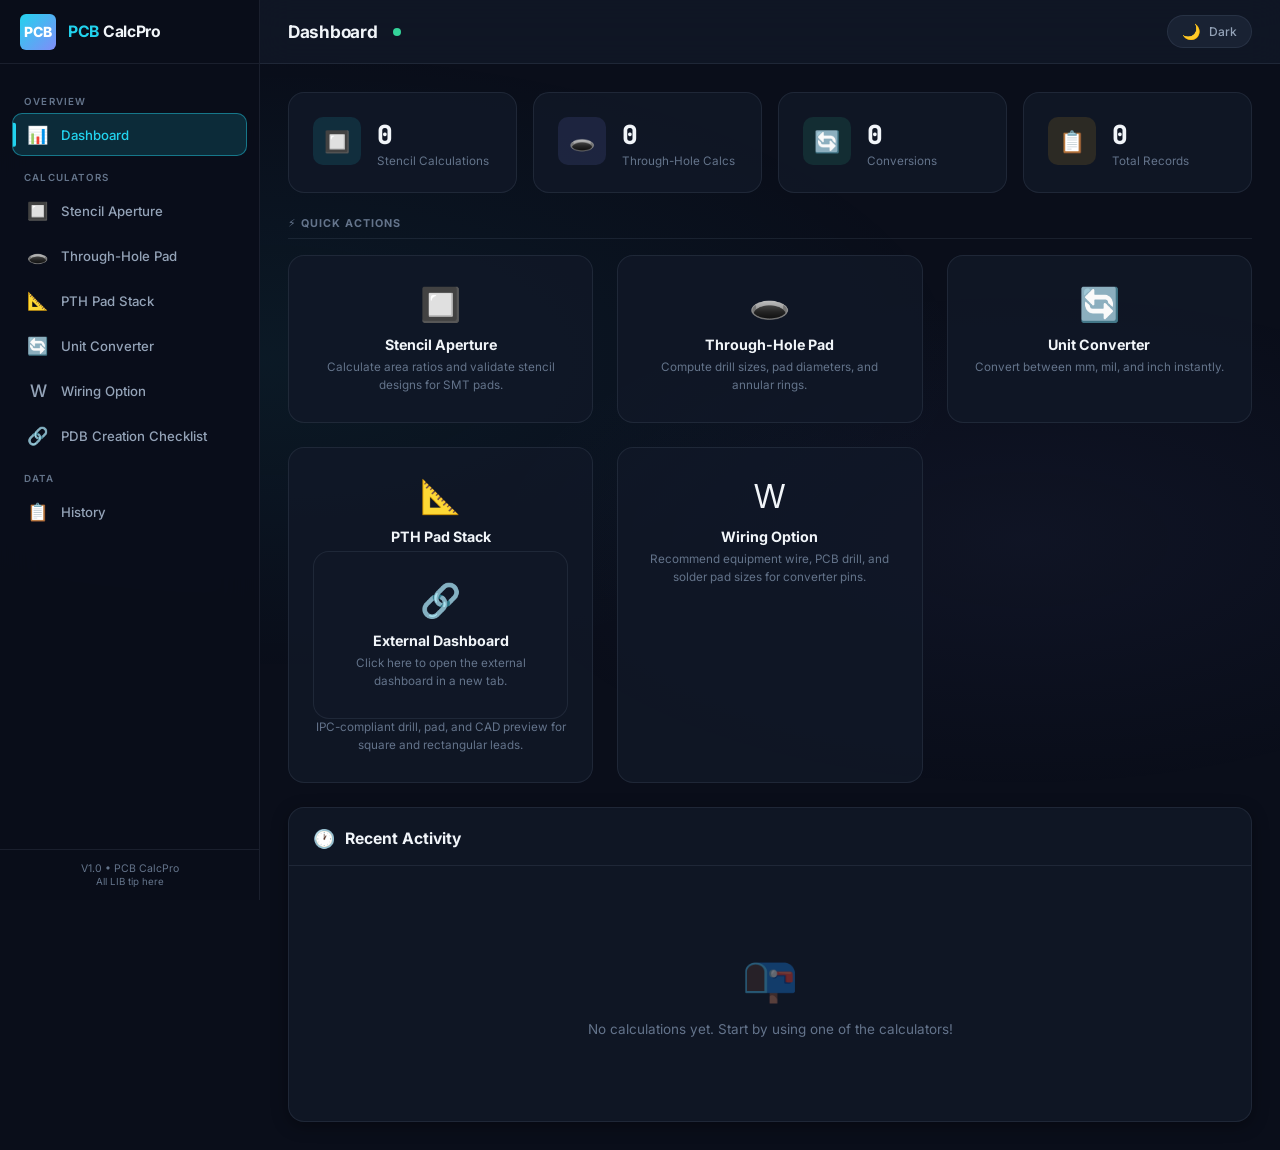
==== commit f1b6a5e5: "Enhance navigation with new links Added links for PDB Creation Checklist and External Dashboard." ====
--- a/index.html
+++ b/index.html
@@ -43,6 +43,9 @@
       <a class="nav-item" data-page="wiring" href="#">
         <span class="nav-icon">W</span> Wiring Option
       </a>
+      <a class="nav-item" href="#" onclick="window.open('pcb_checklist.html', '_blank'); return false;">
+        <span class="nav-icon">🔗</span> PDB Creation Checklist
+      </a>
 
       <div class="nav-section-label">Data</div>
       <a class="nav-item" data-page="history" href="#">
@@ -52,8 +55,8 @@
 
     <div class="sidebar-footer">
       <div style="font-size:0.7rem;color:var(--text-muted);text-align:center;">
-        v1.0 &bull; PCB CalcPro<br/>
-        <span style="font-size:0.65rem;">No backend required</span>
+        V1.0 &bull; PCB CalcPro<br/>
+        <span style="font-size:0.65rem;">All LIB tip here</span>
       </div>
     </div>
   </aside>
@@ -137,6 +140,13 @@
           <div class="quick-action" data-goto="pthpadstack">
             <div class="qa-icon">📐</div>
             <h4>PTH Pad Stack</h4>
+            <a href="pcb_checklist.html" target="_blank" rel="noopener noreferrer" style="text-decoration: none; color: inherit;">
+            <div class="quick-action">
+              <div class="qa-icon">🔗</div>
+              <h4>External Dashboard</h4>
+              <p>Click here to open the external dashboard in a new tab.</p>
+            </div>
+          </a>
             <p>IPC-compliant drill, pad, and CAD preview for square and rectangular leads.</p>
           </div>
           <div class="quick-action" data-goto="wiring">
@@ -394,20 +404,24 @@
                 </div>
               </div>
 
-              <div class="form-group">
-                <div class="pthws-range-header">
+              <div class="form-row">
+                <div class="form-group">
                   <label id="pthws-label-dim-a">Square Lead Side (a)</label>
-                  <span id="pthws-val-dim-a" class="pthws-range-value">0.64 mm</span>
-                </div>
-                <input type="range" id="pthws-input-dim-a" min="0.1" max="4.0" step="0.01" value="0.64" class="pthws-range" />
-              </div>
-
-              <div class="form-group" id="pthws-container-dim-b" style="display:none;">
-                <div class="pthws-range-header">
+                  <div class="pthws-input-unit">
+                    <input type="number" class="form-control" id="pthws-input-dim-a" value="0.64" step="0.01" min="0.01" />
+                    <span class="pthws-unit-lbl">mm</span>
+                  </div>
+                  <span id="pthws-val-dim-a" style="display:none;">0.64 mm</span>
+                </div>
+
+                <div class="form-group" id="pthws-container-dim-b" style="display:none;">
                   <label>Lead Thickness (b)</label>
-                  <span id="pthws-val-dim-b" class="pthws-range-value">0.50 mm</span>
-                </div>
-                <input type="range" id="pthws-input-dim-b" min="0.1" max="4.0" step="0.01" value="0.50" class="pthws-range" />
+                  <div class="pthws-input-unit">
+                    <input type="number" class="form-control" id="pthws-input-dim-b" value="0.50" step="0.01" min="0.01" />
+                    <span class="pthws-unit-lbl">mm</span>
+                  </div>
+                  <span id="pthws-val-dim-b" style="display:none;">0.50 mm</span>
+                </div>
               </div>
 
               <div class="form-group">
@@ -541,7 +555,7 @@
               </div>
             </div>
 
-            <div class="card mb-24">
+            <!--<div class="card mb-24">
               <div class="card-header">
                 <h3><span class="card-icon">✅</span> Through-Hole Compliance Rules (DRC)</h3>
               </div>
@@ -565,7 +579,7 @@
                   </div>
                 </div>
               </div>
-            </div>
+            </div>-->
           </div>
         </div>
 
@@ -790,3 +804,4 @@
 <script src="pth_pad_stack_workstation.js"></script>
 </body>
 </html>
+  
--- a/style.css
+++ b/style.css
@@ -574,6 +574,42 @@
   margin-top: 2px;
 }
 
+.pth-drill-breakdown {
+  display: grid;
+  gap: 10px;
+  margin-top: 12px;
+}
+
+.pth-drill-row {
+  display: flex;
+  justify-content: space-between;
+  align-items: center;
+  gap: 16px;
+  padding: 10px 12px;
+  background: var(--bg-input);
+  border: 1px solid var(--border-color);
+  border-radius: var(--radius-sm);
+}
+
+.pth-drill-label {
+  color: var(--text-secondary);
+  font-size: 0.78rem;
+  font-weight: 600;
+}
+
+.pth-drill-value {
+  color: var(--accent-primary);
+  font-family: 'JetBrains Mono', monospace;
+  font-size: 0.95rem;
+  font-weight: 700;
+  white-space: nowrap;
+}
+
+.pth-drill-suggested {
+  border-color: var(--border-active);
+  background: rgba(245, 158, 11, 0.08);
+}
+
 /* Pass / Fail badges */
 .badge {
   display: inline-flex;
@@ -1218,8 +1254,16 @@
   margin-bottom: 0;
 }
 
+.wiring-entry {
+  grid-template-columns: 0.8fr 1.2fr 1fr 1fr auto;
+}
+
 @media (max-width: 768px) {
   .component-entry {
+    grid-template-columns: 1fr 1fr;
+  }
+
+  .wiring-entry {
     grid-template-columns: 1fr 1fr;
   }
 }
@@ -1269,3 +1313,282 @@
   color: var(--text-muted);
   line-height: 1.5;
 }
+
+/* ============================================================
+   PTH Pad Stack Workstation
+   ============================================================ */
+.pthws-layout {
+  display: grid;
+  grid-template-columns: minmax(280px, 380px) 1fr;
+  gap: 24px;
+  align-items: start;
+}
+
+.pthws-inputs {
+  position: sticky;
+  top: calc(var(--header-height) + 16px);
+}
+
+.pthws-unit-btn.active {
+  border-color: var(--accent-primary);
+  color: var(--accent-primary);
+  background: var(--accent-primary-dim);
+}
+
+.pthws-range-header {
+  display: flex;
+  justify-content: space-between;
+  align-items: center;
+  margin-bottom: 8px;
+}
+
+.pthws-range-header label {
+  margin-bottom: 0;
+}
+
+.pthws-range-value {
+  font-family: 'JetBrains Mono', monospace;
+  font-size: 0.82rem;
+  font-weight: 700;
+  color: var(--accent-primary);
+}
+
+.pthws-range {
+  width: 100%;
+  height: 6px;
+  accent-color: var(--accent-primary);
+  cursor: pointer;
+}
+
+.pthws-input-unit {
+  position: relative;
+}
+
+.pthws-input-unit .form-control {
+  padding-right: 42px;
+}
+
+.pthws-unit-lbl {
+  position: absolute;
+  right: 12px;
+  top: 50%;
+  transform: translateY(-50%);
+  font-size: 0.68rem;
+  color: var(--text-muted);
+  font-family: 'JetBrains Mono', monospace;
+  pointer-events: none;
+}
+
+.pthws-stat-amber .stat-value { color: var(--accent-amber); }
+.pthws-stat-green .stat-value { color: var(--accent-green); }
+
+.pthws-layer-toggles {
+  display: flex;
+  flex-wrap: wrap;
+  gap: 8px;
+  font-size: 0.72rem;
+  color: var(--text-secondary);
+}
+
+.pthws-layer-toggles label {
+  display: flex;
+  align-items: center;
+  gap: 4px;
+  cursor: pointer;
+  background: var(--bg-input);
+  border: 1px solid var(--border-color);
+  border-radius: var(--radius-sm);
+  padding: 4px 8px;
+}
+
+.pthws-canvas-wrap {
+  position: relative;
+  display: flex;
+  justify-content: center;
+  align-items: center;
+  background: rgba(0, 0, 0, 0.2);
+  border: 1px solid var(--border-color);
+  border-radius: var(--radius-md);
+  padding: 20px;
+  min-height: 280px;
+}
+
+[data-theme="light"] .pthws-canvas-wrap {
+  background: rgba(241, 245, 249, 0.8);
+}
+
+.pthws-cad-svg {
+  width: 100%;
+  max-width: 288px;
+  height: auto;
+}
+
+.pthws-cad-legend {
+  position: absolute;
+  bottom: 10px;
+  left: 12px;
+  font-size: 0.68rem;
+  font-family: 'JetBrains Mono', monospace;
+  color: var(--text-muted);
+}
+
+.pthws-cad-legend div {
+  display: flex;
+  align-items: center;
+  gap: 6px;
+  margin-top: 2px;
+}
+
+.pthws-legend-dot {
+  width: 8px;
+  height: 8px;
+  border-radius: 50%;
+  display: inline-block;
+}
+
+.pthws-legend-dot.green { background: var(--accent-green); }
+.pthws-legend-dot.amber { background: var(--accent-amber); }
+.pthws-legend-dot.cyan { background: var(--accent-primary); }
+
+.pthws-formula-box {
+  background: var(--bg-input);
+  border: 1px solid var(--border-color);
+  border-radius: var(--radius-md);
+  padding: 14px;
+}
+
+.pthws-formula-title {
+  font-size: 0.68rem;
+  font-weight: 700;
+  text-transform: uppercase;
+  letter-spacing: 0.6px;
+  color: var(--text-muted);
+  margin-bottom: 8px;
+}
+
+.pthws-formula-eq {
+  font-family: 'JetBrains Mono', monospace;
+  font-size: 0.78rem;
+  color: var(--text-secondary);
+  margin-bottom: 6px;
+}
+
+.pthws-formula-val {
+  font-family: 'JetBrains Mono', monospace;
+  font-size: 0.88rem;
+  font-weight: 700;
+  color: var(--accent-primary);
+}
+
+.pthws-formula-val.amber { color: var(--accent-amber); }
+.pthws-formula-val.green { color: var(--accent-green); }
+
+.pthws-drc-item {
+  background: var(--bg-input);
+  border: 1px solid var(--border-color);
+  border-radius: var(--radius-md);
+  padding: 14px 16px;
+}
+
+.pthws-drc-item strong {
+  display: block;
+  font-size: 0.82rem;
+  margin-bottom: 6px;
+  color: var(--text-primary);
+}
+
+.pthws-drc-item p {
+  font-size: 0.75rem;
+  color: var(--text-muted);
+  line-height: 1.5;
+  margin: 0;
+}
+
+.pthws-print-report {
+  display: none;
+}
+
+@media print {
+  body.pthws-printing .sidebar,
+  body.pthws-printing .top-header,
+  body.pthws-printing .sidebar-overlay,
+  body.pthws-printing .toast-container,
+  body.pthws-printing .module-page:not(#page-pthpadstack),
+  body.pthws-printing #page-pthpadstack .card,
+  body.pthws-printing #page-pthpadstack .pthws-layout,
+  body.pthws-printing #page-pthpadstack .grid-3 {
+    display: none !important;
+  }
+
+  body.pthws-printing .main-content {
+    margin-left: 0 !important;
+  }
+
+  body.pthws-printing .content-area {
+    padding: 0 !important;
+  }
+
+  body.pthws-printing #page-pthpadstack {
+    display: block !important;
+  }
+
+  body.pthws-printing .pthws-print-report {
+    display: block !important;
+    padding: 24px;
+    color: #000;
+    background: #fff;
+  }
+
+  body.pthws-printing .pthws-print-report h1 {
+    font-size: 1.25rem;
+    text-align: center;
+    border-bottom: 2px solid #000;
+    padding-bottom: 12px;
+    margin-bottom: 8px;
+  }
+
+  body.pthws-printing .pthws-print-meta {
+    text-align: center;
+    font-size: 0.75rem;
+    margin-bottom: 20px;
+  }
+
+  body.pthws-printing .pthws-print-grid {
+    display: grid;
+    grid-template-columns: 1fr 1fr;
+    gap: 16px;
+    font-size: 0.8rem;
+    font-family: 'JetBrains Mono', monospace;
+    border-bottom: 1px solid #000;
+    padding-bottom: 16px;
+    margin-bottom: 16px;
+  }
+
+  body.pthws-printing .pthws-print-table {
+    width: 100%;
+    border-collapse: collapse;
+    font-size: 0.8rem;
+    font-family: 'JetBrains Mono', monospace;
+  }
+
+  body.pthws-printing .pthws-print-table th,
+  body.pthws-printing .pthws-print-table td {
+    border: 1px solid #000;
+    padding: 8px;
+    text-align: left;
+  }
+
+  body.pthws-printing .pthws-print-table th {
+    background: #f0f0f0;
+  }
+}
+
+@media (max-width: 1024px) {
+  .pthws-layout {
+    grid-template-columns: 1fr;
+  }
+
+  .pthws-inputs {
+    position: static;
+  }
+}
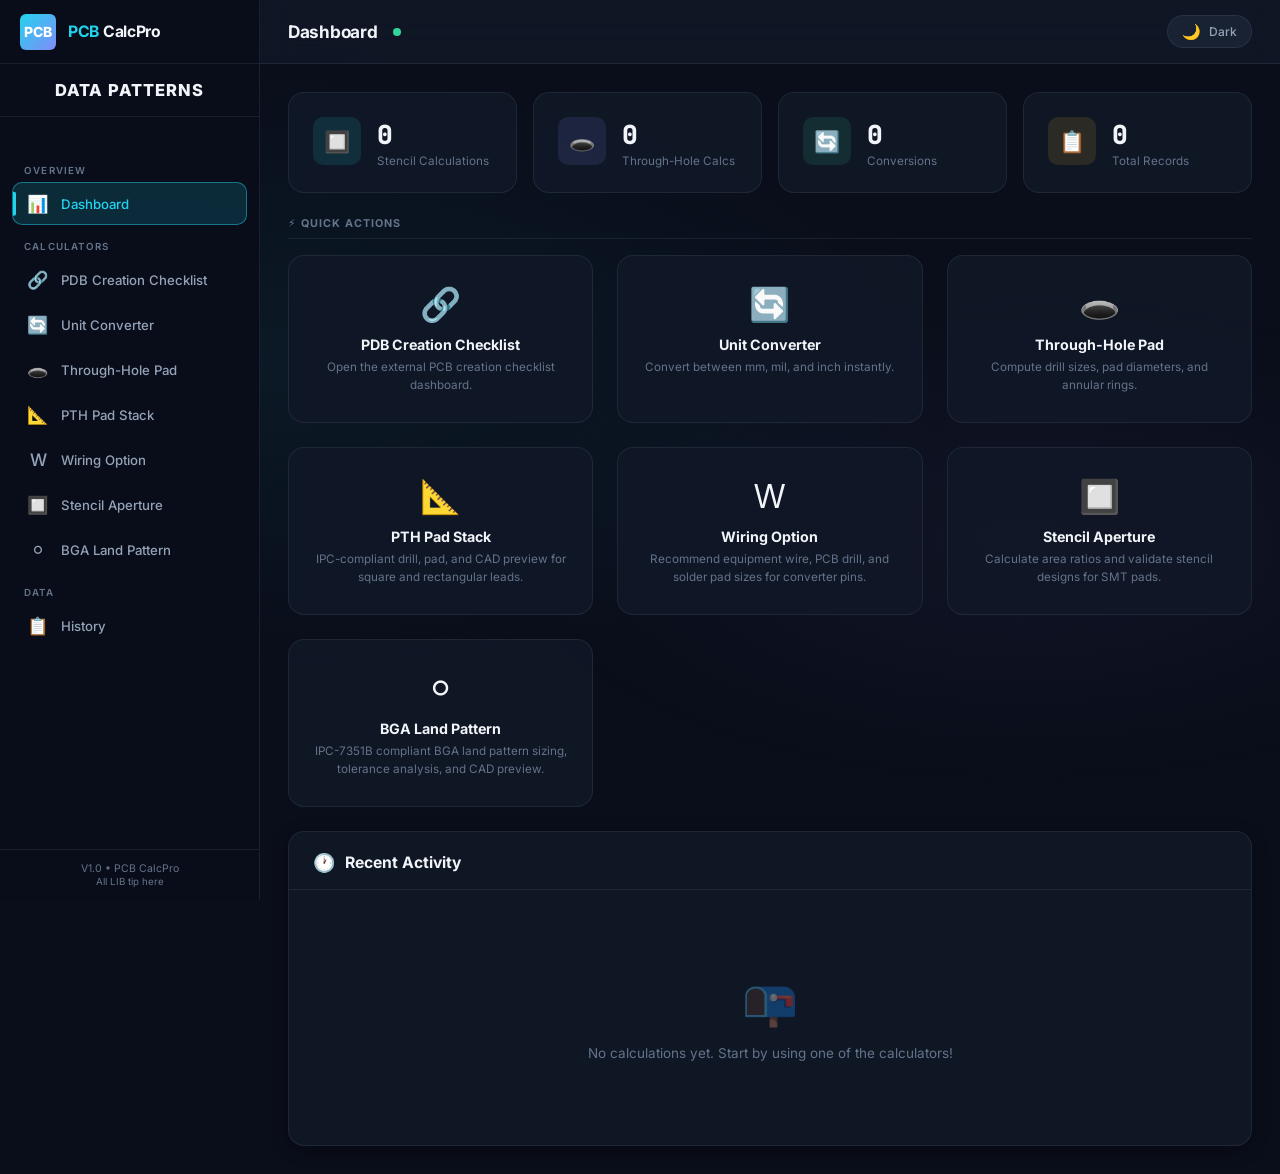
==== commit 64fefa45: "Add files via upload" ====
--- a/index.html
+++ b/index.html
@@ -6,6 +6,7 @@
   <meta name="description" content="PCB Manufacturing Calculator Dashboard — Stencil Aperture, Through-Hole Pad & Drill, and Engineering Unit Converter for PCB engineers." />
   <title>PCB Manufacturing Calculator Dashboard</title>
   <link rel="stylesheet" href="style.css" />
+  <link rel="stylesheet" href="bga_land_calculator.css" />
 </head>
 <body>
 
@@ -21,6 +22,10 @@
       <div class="sidebar-title"><span>PCB</span> CalcPro</div>
     </div>
 
+    <div class="dp-logo-container" style="text-align: center; padding: 16px 20px; cursor: pointer; border-bottom: 1px solid var(--border-color); margin-bottom: 16px;" onclick="navigateTo('dashboard')">
+      <div style="font-weight: 800; font-size: 1.1rem; color: var(--accent-indigo); letter-spacing: 1px; text-transform: uppercase;">Data Patterns</div>
+    </div>
+
     <nav class="sidebar-nav">
       <div class="nav-section-label">Overview</div>
       <a class="nav-item active" data-page="dashboard" href="#">
@@ -28,8 +33,11 @@
       </a>
 
       <div class="nav-section-label">Calculators</div>
-      <a class="nav-item" data-page="stencil" href="#">
-        <span class="nav-icon">🔲</span> Stencil Aperture
+      <a class="nav-item" href="#" onclick="window.open('pcb_checklist.html', '_blank'); return false;">
+        <span class="nav-icon">🔗</span> PDB Creation Checklist
+      </a>
+      <a class="nav-item" data-page="converter" href="#">
+        <span class="nav-icon">🔄</span> Unit Converter
       </a>
       <a class="nav-item" data-page="throughhole" href="#">
         <span class="nav-icon">🕳️</span> Through-Hole Pad
@@ -37,14 +45,14 @@
       <a class="nav-item" data-page="pthpadstack" href="#">
         <span class="nav-icon">📐</span> PTH Pad Stack
       </a>
-      <a class="nav-item" data-page="converter" href="#">
-        <span class="nav-icon">🔄</span> Unit Converter
-      </a>
       <a class="nav-item" data-page="wiring" href="#">
         <span class="nav-icon">W</span> Wiring Option
       </a>
-      <a class="nav-item" href="#" onclick="window.open('pcb_checklist.html', '_blank'); return false;">
-        <span class="nav-icon">🔗</span> PDB Creation Checklist
+      <a class="nav-item" data-page="stencil" href="#">
+        <span class="nav-icon">🔲</span> Stencil Aperture
+      </a>
+      <a class="nav-item" data-page="bgaland" href="#">
+        <span class="nav-icon">⚪</span> BGA Land Pattern
       </a>
 
       <div class="nav-section-label">Data</div>
@@ -122,37 +130,40 @@
         <!-- Quick actions -->
         <h2 class="section-heading">⚡ Quick Actions</h2>
         <div class="grid-3 mb-24">
+          <div class="quick-action" onclick="window.open('pcb_checklist.html', '_blank');">
+            <div class="qa-icon">🔗</div>
+            <h4>PDB Creation Checklist</h4>
+            <p>Open the external PCB creation checklist dashboard.</p>
+          </div>
+          <div class="quick-action" data-goto="converter">
+            <div class="qa-icon">🔄</div>
+            <h4>Unit Converter</h4>
+            <p>Convert between mm, mil, and inch instantly.</p>
+          </div>
+          <div class="quick-action" data-goto="throughhole">
+            <div class="qa-icon">🕳️</div>
+            <h4>Through-Hole Pad</h4>
+            <p>Compute drill sizes, pad diameters, and annular rings.</p>
+          </div>
+          <div class="quick-action" data-goto="pthpadstack">
+            <div class="qa-icon">📐</div>
+            <h4>PTH Pad Stack</h4>
+            <p>IPC-compliant drill, pad, and CAD preview for square and rectangular leads.</p>
+          </div>
+          <div class="quick-action" data-goto="wiring">
+            <div class="qa-icon">W</div>
+            <h4>Wiring Option</h4>
+            <p>Recommend equipment wire, PCB drill, and solder pad sizes for converter pins.</p>
+          </div>
           <div class="quick-action" data-goto="stencil">
             <div class="qa-icon">🔲</div>
             <h4>Stencil Aperture</h4>
             <p>Calculate area ratios and validate stencil designs for SMT pads.</p>
           </div>
-          <div class="quick-action" data-goto="throughhole">
-            <div class="qa-icon">🕳️</div>
-            <h4>Through-Hole Pad</h4>
-            <p>Compute drill sizes, pad diameters, and annular rings.</p>
-          </div>
-          <div class="quick-action" data-goto="converter">
-            <div class="qa-icon">🔄</div>
-            <h4>Unit Converter</h4>
-            <p>Convert between mm, mil, and inch instantly.</p>
-          </div>
-          <div class="quick-action" data-goto="pthpadstack">
-            <div class="qa-icon">📐</div>
-            <h4>PTH Pad Stack</h4>
-            <a href="pcb_checklist.html" target="_blank" rel="noopener noreferrer" style="text-decoration: none; color: inherit;">
-            <div class="quick-action">
-              <div class="qa-icon">🔗</div>
-              <h4>External Dashboard</h4>
-              <p>Click here to open the external dashboard in a new tab.</p>
-            </div>
-          </a>
-            <p>IPC-compliant drill, pad, and CAD preview for square and rectangular leads.</p>
-          </div>
-          <div class="quick-action" data-goto="wiring">
-            <div class="qa-icon">W</div>
-            <h4>Wiring Option</h4>
-            <p>Recommend equipment wire, PCB drill, and solder pad sizes for converter pins.</p>
+          <div class="quick-action" data-goto="bgaland">
+            <div class="qa-icon">⚪</div>
+            <h4>BGA Land Pattern</h4>
+            <p>IPC-7351B compliant BGA land pattern sizing, tolerance analysis, and CAD preview.</p>
           </div>
         </div>
 
@@ -179,6 +190,10 @@
           <div class="card">
             <div class="card-header">
               <h3><span class="card-icon">⚙️</span> Stencil Parameters</h3>
+              <div class="btn-group">
+                <button type="button" class="btn btn-secondary btn-sm stencil-unit-btn active" id="stencil-unit-mm" data-unit="mm">MM</button>
+                <button type="button" class="btn btn-secondary btn-sm stencil-unit-btn" id="stencil-unit-mil" data-unit="mil">MIL</button>
+              </div>
             </div>
             <div class="card-body">
               <!-- Shape selector -->
@@ -206,11 +221,11 @@
                 <div id="rectDims">
                   <div class="form-row">
                     <div class="form-group">
-                      <label>Length (mm)</label>
+                      <label>Length (<span class="stencil-unit-lbl">mm</span>)</label>
                       <input type="number" class="form-control" id="rectLength" placeholder="e.g. 1.2" step="0.01" min="0" />
                     </div>
                     <div class="form-group">
-                      <label>Width (mm)</label>
+                      <label>Width (<span class="stencil-unit-lbl">mm</span>)</label>
                       <input type="number" class="form-control" id="rectWidth" placeholder="e.g. 0.6" step="0.01" min="0" />
                     </div>
                   </div>
@@ -219,7 +234,7 @@
                 <!-- Circle dims -->
                 <div id="circleDims" style="display:none;">
                   <div class="form-group">
-                    <label>Diameter (mm)</label>
+                    <label>Diameter (<span class="stencil-unit-lbl">mm</span>)</label>
                     <input type="number" class="form-control" id="circleDiameter" placeholder="e.g. 0.8" step="0.01" min="0" />
                   </div>
                 </div>
@@ -227,7 +242,7 @@
                 <!-- Corner Radius for rounded rect -->
                 <div id="cornerDims" style="display:none;">
                   <div class="form-group">
-                    <label>Corner Radius (mm)</label>
+                    <label>Corner Radius (<span class="stencil-unit-lbl">mm</span>)</label>
                     <input type="number" class="form-control" id="cornerRadius" placeholder="e.g. 0.15" step="0.01" min="0" />
                   </div>
                 </div>
@@ -236,11 +251,11 @@
               <!-- Polygon Dimensions -->
               <div class="polygon-dimensions" id="polyDimensions">
                 <div class="form-group">
-                  <label>Vertex Coordinates (mm)</label>
+                  <label>Vertex Coordinates (<span class="stencil-unit-lbl">mm</span>)</label>
                   <div class="table-wrapper" style="max-height:220px;overflow-y:auto;">
                     <table class="coord-table" id="coordTable">
                       <thead>
-                        <tr><th>#</th><th>X (mm)</th><th>Y (mm)</th><th></th></tr>
+                        <tr><th>#</th><th>X (<span class="stencil-unit-lbl">mm</span>)</th><th>Y (<span class="stencil-unit-lbl">mm</span>)</th><th></th></tr>
                       </thead>
                       <tbody id="coordBody"></tbody>
                     </table>
@@ -251,7 +266,7 @@
 
               <!-- Stencil Thickness -->
               <div class="form-group">
-                <label>Stencil Thickness (mm)</label>
+                <label>Stencil Thickness (<span class="stencil-unit-lbl">mm</span>)</label>
                 <input type="number" class="form-control" id="stencilThickness" placeholder="e.g. 0.12" step="0.01" min="0" />
               </div>
 
@@ -287,17 +302,17 @@
               <div class="stat-card">
                 <div class="stat-label">Area Opening</div>
                 <div class="stat-value" id="resAreaOpening">—</div>
-                <div class="stat-unit">mm²</div>
+                <div class="stat-unit">sq <span class="stencil-unit-lbl">mm</span></div>
               </div>
               <div class="stat-card">
                 <div class="stat-label">Perimeter</div>
                 <div class="stat-value" id="resPerimeter">—</div>
-                <div class="stat-unit">mm</div>
+                <div class="stat-unit"><span class="stencil-unit-lbl">mm</span></div>
               </div>
               <div class="stat-card">
                 <div class="stat-label">Area Wall</div>
                 <div class="stat-value" id="resAreaWall">—</div>
-                <div class="stat-unit">mm²</div>
+                <div class="stat-unit">sq <span class="stencil-unit-lbl">mm</span></div>
               </div>
               <div class="stat-card">
                 <div class="stat-label">Area Ratio</div>
@@ -767,6 +782,371 @@
         </div>
       </div>
 
+      <!-- ======== PAGE: BGA Land Pattern Calculator ======== -->
+      <div class="module-page" id="page-bgaland">
+        <div class="bga-layout mb-24">
+          <!-- Left: Inputs -->
+          <div class="card bga-inputs">
+            <div class="card-header">
+              <h3><span class="card-icon">⚪</span> BGA Parameters (IPC-7351B)</h3>
+              <div class="btn-group">
+                <button type="button" class="btn btn-secondary btn-sm active" id="bga-unit-mm" data-unit="mm">MM</button>
+                <button type="button" class="btn btn-secondary btn-sm" id="bga-unit-mil" data-unit="mil">MIL</button>
+              </div>
+            </div>
+            <div class="card-body">
+              <!-- Preset Selector -->
+              <div class="form-group">
+                <label>Standard BGA Presets</label>
+                <select class="form-control" id="bga-preset-select">
+                  <option value="bga-100" selected>BGA 1.00mm (Pitch 1.00mm, Ball 0.60mm)</option>
+                  <option value="bga-127">BGA 1.27mm (Pitch 1.27mm, Ball 0.75mm)</option>
+                  <option value="fbga-080">FBGA 0.80mm (Pitch 0.80mm, Ball 0.50mm)</option>
+                  <option value="fbga-080-ddr">FBGA 0.80mm DDR3/4 (Pitch 0.80mm, Ball 0.45mm)</option>
+                  <option value="fbga-065">FBGA 0.65mm (Pitch 0.65mm, Ball 0.40mm)</option>
+                  <option value="fbga-050">FBGA 0.50mm (Pitch 0.50mm, Ball 0.30mm)</option>
+                  <option value="wlcsp-040">WLCSP 0.40mm (Pitch 0.40mm, Ball 0.25mm)</option>
+                  <option value="wlcsp-035">WLCSP 0.35mm (Pitch 0.35mm, Ball 0.20mm)</option>
+                  <option value="custom">Custom Configuration</option>
+                </select>
+              </div>
+
+              <!-- Package / Component Name -->
+              <div class="form-group">
+                <label>Component / Package Reference</label>
+                <input type="text" class="form-control" id="bga-pkg-name" value="BGA-484 (1.00mm)" placeholder="e.g. U1, Xilinx Artix-7, FBGA-256" />
+              </div>
+
+              <!-- Pitch Inputs -->
+              <div class="form-row">
+                <div class="form-group">
+                  <label>Pitch X (<span class="bga-unit-lbl">mm</span>)</label>
+                  <input type="number" class="form-control" id="bga-pitch-x" value="1.00" step="0.01" min="0.01" />
+                </div>
+                <div class="form-group">
+                  <label>Pitch Y (<span class="bga-unit-lbl">mm</span>)</label>
+                  <input type="number" class="form-control" id="bga-pitch-y" value="1.00" step="0.01" min="0.01" />
+                </div>
+              </div>
+              <div class="form-group mb-16" style="margin-top:-8px;">
+                <label style="font-size:0.75rem;cursor:pointer;display:inline-flex;align-items:center;gap:6px;font-weight:normal;color:var(--text-secondary);">
+                  <input type="checkbox" id="bga-square-pitch" checked /> Lock Square Pitch (Px = Py)
+                </label>
+              </div>
+
+              <!-- Ball Geometry -->
+              <div class="form-row">
+                <div class="form-group">
+                  <label>Nominal Ball Dia (<span class="bga-unit-lbl">mm</span>)</label>
+                  <input type="number" class="form-control" id="bga-ball-nom" value="0.60" step="0.01" min="0.01" />
+                </div>
+                <div class="form-group">
+                  <label>Ball Tol ± (<span class="bga-unit-lbl">mm</span>)</label>
+                  <input type="number" class="form-control" id="bga-ball-tol" value="0.10" step="0.01" min="0" />
+                </div>
+              </div>
+              <div class="form-row">
+                <div class="form-group">
+                  <label>Min Ball Dia (<span class="bga-unit-lbl">mm</span>)</label>
+                  <input type="number" class="form-control" id="bga-ball-min" value="0.50" step="0.01" min="0.01" />
+                </div>
+                <div class="form-group">
+                  <label>Max Ball Dia (<span class="bga-unit-lbl">mm</span>)</label>
+                  <input type="number" class="form-control" id="bga-ball-max" value="0.70" step="0.01" min="0.01" />
+                </div>
+              </div>
+
+              <!-- Design Objective & Pad Definition -->
+              <div class="form-row">
+                <div class="form-group">
+                  <label>IPC Density Level</label>
+                  <select class="form-control" id="bga-density-level">
+                    <option value="A">Level A - Most (Maximum Land / High Rel)</option>
+                    <option value="B" selected>Level B - Nominal (Standard Production)</option>
+                    <option value="C">Level C - Least (Minimum Land / HDI)</option>
+                  </select>
+                </div>
+                <div class="form-group">
+                  <label>Pad Mask Definition</label>
+                  <select class="form-control" id="bga-pad-type">
+                    <option value="NSMD" selected>NSMD - Non-Solder Mask Defined (Preferred)</option>
+                    <option value="SMD">SMD - Solder Mask Defined</option>
+                  </select>
+                </div>
+              </div>
+
+              <!-- Metallurgy & Collapsibility -->
+              <div class="form-group">
+                <label>Solder Ball Metallurgy / Behavior</label>
+                <select class="form-control" id="bga-ball-type">
+                  <option value="collapsible" selected>Collapsible Solder Balls (SAC305 / Sn-Pb — Standard PBGA/FBGA)</option>
+                  <option value="non-collapsible">Non-Collapsible Balls (Ceramic CBGA / High-Melt Solder)</option>
+                </select>
+              </div>
+
+              <!-- Manufacturing Tolerances & Rules -->
+              <div class="section-heading mt-24">Manufacturing Tolerances &amp; Design Rules</div>
+              <div class="form-row">
+                <div class="form-group">
+                  <label>Board Fab Allowance (±<span class="bga-unit-lbl">mm</span>)</label>
+                  <input type="number" class="form-control" id="bga-fab-tol" value="0.05" step="0.005" min="0" />
+                  <span class="bga-field-hint">Etch tolerance (IPC default ±0.05mm / 2mil)</span>
+                </div>
+                <div class="form-group">
+                  <label>Assembly Placement (±<span class="bga-unit-lbl">mm</span>)</label>
+                  <input type="number" class="form-control" id="bga-asm-tol" value="0.05" step="0.005" min="0" />
+                  <span class="bga-field-hint">Pick-and-place accuracy (±0.05mm)</span>
+                </div>
+              </div>
+
+              <div class="form-row">
+                <div class="form-group">
+                  <label>Mask Clearance / Expansion (<span class="bga-unit-lbl">mm</span>)</label>
+                  <input type="number" class="form-control" id="bga-mask-clr" value="0.05" step="0.005" min="0" />
+                  <span class="bga-field-hint">Radial mask pullback (0.05mm / 2mil)</span>
+                </div>
+                <div class="form-group">
+                  <label>Escape Trace / Space (<span class="bga-unit-lbl">mm</span>)</label>
+                  <div style="display:grid;grid-template-columns:1fr 1fr;gap:8px;">
+                    <input type="number" class="form-control" id="bga-trace-w" value="0.10" step="0.005" min="0.01" title="Trace Width" placeholder="Width" />
+                    <input type="number" class="form-control" id="bga-trace-s" value="0.10" step="0.005" min="0.01" title="Trace Space" placeholder="Space" />
+                  </div>
+                  <span class="bga-field-hint">Target trace width &amp; spacing</span>
+                </div>
+              </div>
+
+              <div class="btn-group mt-20" style="width:100%;">
+                <button type="button" class="btn btn-primary" id="bga-calc-btn" style="flex:1;">⚡ Calculate</button>
+                <button type="button" class="btn btn-secondary" id="bga-save-btn">💾 Save Spec</button>
+                <button type="button" class="btn btn-secondary" id="bga-reset-btn">↺ Reset</button>
+              </div>
+            </div>
+          </div>
+
+          <!-- Right: Interactive CAD Visualizer -->
+          <div class="card bga-preview">
+            <div class="card-header">
+              <h3><span class="card-icon">👁️</span> Interactive CAD Pad Visualizer</h3>
+              <div class="bga-layer-toggles">
+                <label><input type="checkbox" id="bga-layer-land" checked /> Land</label>
+                <label><input type="checkbox" id="bga-layer-ball" checked /> Ball</label>
+                <label><input type="checkbox" id="bga-layer-mask" checked /> Mask</label>
+                <label><input type="checkbox" id="bga-layer-dim" checked /> Dims</label>
+                <label><input type="checkbox" id="bga-layer-array" checked /> 3×3 Grid</label>
+                <label><input type="checkbox" id="bga-layer-route" checked /> Escape</label>
+              </div>
+            </div>
+            <div class="card-body">
+              <div class="bga-cad-wrap">
+                <svg id="bga-cad-svg" viewBox="0 0 440 440" class="bga-cad-svg">
+                  <!-- Dynamically rendered by bga_land_calculator.js -->
+                </svg>
+                <div class="bga-cad-legend">
+                  <span class="bga-legend-item"><span class="bga-legend-dot green"></span> Copper Land (D_land)</span>
+                  <span class="bga-legend-item"><span class="bga-legend-dot cyan"></span> Solder Ball (b_nom)</span>
+                  <span class="bga-legend-item"><span class="bga-legend-dot purple"></span> Mask Opening (D_mask)</span>
+                  <span class="bga-legend-item"><span class="bga-legend-dot amber"></span> Escape Route</span>
+                  <span class="bga-legend-item"><span class="bga-legend-dot rose"></span> Dimensions</span>
+                </div>
+              </div>
+            </div>
+          </div>
+        </div>
+
+        <!-- Results Section -->
+        <div class="card mb-24">
+          <div class="card-header">
+            <h3><span class="card-icon">📐</span> IPC-7351B Calculation Results</h3>
+            <div class="btn-group">
+              <button type="button" class="btn btn-secondary btn-sm" id="bga-copy-summary-btn">📋 Copy</button>
+              <button type="button" class="btn btn-secondary btn-sm" id="bga-export-csv-btn">📄 CSV</button>
+              <button type="button" class="btn btn-secondary btn-sm" id="bga-print-btn">🖨️ Print</button>
+            </div>
+          </div>
+          <div class="card-body">
+            <!-- Safety DRC Alert Box -->
+            <div class="bga-alert success" id="bga-alert-box">
+              <div class="bga-alert-icon">✅</div>
+              <div>IPC-7351B Land Pattern Calculations Loaded.</div>
+            </div>
+
+            <!-- Stat Cards Grid -->
+            <div class="grid-4 mb-24">
+              <div class="stat-card">
+                <div class="stat-label">Recommended Land Dia (Nom)</div>
+                <div class="stat-value" id="bga-metric-land" style="color:var(--accent-green);font-size:1.45rem;">—</div>
+                <div class="stat-unit">target finished pad</div>
+              </div>
+              <div class="stat-card">
+                <div class="stat-label">MMC Land Dia (Max)</div>
+                <div class="stat-value" id="bga-metric-mmc">—</div>
+                <div class="stat-unit">upper fab boundary</div>
+              </div>
+              <div class="stat-card">
+                <div class="stat-label">LMC Land Dia (Min)</div>
+                <div class="stat-value" id="bga-metric-lmc">—</div>
+                <div class="stat-unit">lower fab boundary</div>
+              </div>
+              <div class="stat-card">
+                <div class="stat-label">Solder Mask Opening</div>
+                <div class="stat-value" id="bga-metric-mask">—</div>
+                <div class="stat-unit">aperture diameter</div>
+              </div>
+              <div class="stat-card">
+                <div class="stat-label">Solder Mask Dam</div>
+                <div class="stat-value" id="bga-metric-dam">—</div>
+                <div class="stat-unit">min web between pads</div>
+              </div>
+              <div class="stat-card">
+                <div class="stat-label">Pad-to-Pad Clearance</div>
+                <div class="stat-value" id="bga-metric-clearance">—</div>
+                <div class="stat-unit">copper spacing</div>
+              </div>
+              <div class="stat-card">
+                <div class="stat-label">Routing Channel Width</div>
+                <div class="stat-value" id="bga-metric-channel">—</div>
+                <div class="stat-unit">between adjacent pads</div>
+              </div>
+              <div class="stat-card">
+                <div class="stat-label">Escape Capability</div>
+                <div class="stat-value" id="bga-metric-routability" style="font-size:1.1rem;">—</div>
+                <div class="stat-unit">escape traces supported</div>
+              </div>
+            </div>
+
+            <!-- Detailed Steps / Formulas -->
+            <div class="section-heading mb-16">📝 Live IPC-7351B Calculation Breakdown &amp; Traceability</div>
+            <div class="grid-2 mb-16">
+              <div class="bga-formula-box">
+                <div class="bga-formula-title">1. Target Land Sizing (IPC-7351B Section 8)</div>
+                <div class="bga-formula-eq" id="bga-step1-eq">D_land = b_nom × (1 - Reduction)</div>
+                <div class="bga-formula-val green" id="bga-step1-val">—</div>
+              </div>
+              <div class="bga-formula-box">
+                <div class="bga-formula-title">2. Manufacturing Tolerance Stackup</div>
+                <div class="bga-formula-eq" id="bga-step2-eq">D_max = D_land + F_tol | D_min = D_land - F_tol</div>
+                <div class="bga-formula-val amber" id="bga-step2-val">—</div>
+              </div>
+              <div class="bga-formula-box">
+                <div class="bga-formula-title">3. Solder Mask &amp; Mask Dam (NSMD vs SMD)</div>
+                <div class="bga-formula-eq" id="bga-step3-eq">D_mask = D_land + 2×M_clr | W_dam = Pitch - D_mask</div>
+                <div class="bga-formula-val cyan" id="bga-step3-val">—</div>
+              </div>
+              <div class="bga-formula-box">
+                <div class="bga-formula-title">4. Channel Routability &amp; Escape Traces</div>
+                <div class="bga-formula-eq" id="bga-step4-eq">W_ch = Pitch - D_copper | Traces = ⌊(W_ch - S_tr)/(W_tr + S_tr)⌋</div>
+                <div class="bga-formula-val" id="bga-step4-val">—</div>
+              </div>
+            </div>
+          </div>
+        </div>
+
+        <!-- Standards Reference Matrix Card -->
+        <div class="card mb-24">
+          <div class="card-header">
+            <h3><span class="card-icon">📚</span> IPC-7351B Standard Reference Table (Table 8-1)</h3>
+          </div>
+          <div class="card-body">
+            <div class="table-wrapper mb-16">
+              <table class="bga-ref-table">
+                <thead>
+                  <tr>
+                    <th>Nominal Ball Dia (mm)</th>
+                    <th>Typical Pitch (mm)</th>
+                    <th>Level A Land (Most)</th>
+                    <th>Level B Land (Nominal)</th>
+                    <th>Level C Land (Least)</th>
+                    <th>Nominal Reduction (%)</th>
+                  </tr>
+                </thead>
+                <tbody>
+                  <tr data-ball="0.75"><td>0.75 mm (30 mil)</td><td>1.27 / 1.50 mm</td><td>0.65 mm</td><td>0.60 mm</td><td>0.55 mm</td><td>20.0%</td></tr>
+                  <tr data-ball="0.60" class="active-row"><td>0.60 mm (24 mil)</td><td>1.00 mm</td><td>0.55 mm</td><td>0.50 mm</td><td>0.45 mm</td><td>16.7%</td></tr>
+                  <tr data-ball="0.50"><td>0.50 mm (20 mil)</td><td>0.80 mm</td><td>0.45 mm</td><td>0.40 mm</td><td>0.35 mm</td><td>20.0%</td></tr>
+                  <tr data-ball="0.45"><td>0.45 mm (18 mil)</td><td>0.80 mm (DDR)</td><td>0.40 mm</td><td>0.35 mm</td><td>0.30 mm</td><td>22.2%</td></tr>
+                  <tr data-ball="0.40"><td>0.40 mm (16 mil)</td><td>0.65 mm</td><td>0.35 mm</td><td>0.30 mm</td><td>0.25 mm</td><td>25.0%</td></tr>
+                  <tr data-ball="0.35"><td>0.35 mm (14 mil)</td><td>0.65 / 0.50 mm</td><td>0.30 mm</td><td>0.28 mm</td><td>0.25 mm</td><td>20.0%</td></tr>
+                  <tr data-ball="0.30"><td>0.30 mm (12 mil)</td><td>0.50 mm</td><td>0.28 mm</td><td>0.25 mm</td><td>0.20 mm</td><td>16.7%</td></tr>
+                  <tr data-ball="0.25"><td>0.25 mm (10 mil)</td><td>0.40 mm</td><td>0.23 mm</td><td>0.20 mm</td><td>0.17 mm</td><td>20.0%</td></tr>
+                  <tr data-ball="0.20"><td>0.20 mm (8 mil)</td><td>0.35 mm</td><td>0.19 mm</td><td>0.17 mm</td><td>0.15 mm</td><td>15.0%</td></tr>
+                  <tr data-ball="0.15"><td>0.15 mm (6 mil)</td><td>0.30 / 0.25 mm</td><td>0.15 mm</td><td>0.13 mm</td><td>0.12 mm</td><td>13.3%</td></tr>
+                </tbody>
+              </table>
+            </div>
+            <div class="calc-steps">
+              <span class="step-label">Engineering Guidelines:</span>
+              <strong>NSMD (Non-Solder Mask Defined)</strong> is recommended by IPC-7351B and major silicon vendors because copper etching yields tighter dimensional tolerance than solder mask registration, and solder wets the sides of the copper pad to provide strong mechanical joint anchoring and self-centering during reflow.
+              <strong>SMD (Solder Mask Defined)</strong> pads are used when routing channels are severely constrained, for high-stress package corners, or for non-collapsible ceramic balls (CBGA).
+            </div>
+          </div>
+        </div>
+
+        <!-- Saved BGA Footprint Library Card -->
+        <div class="card mb-24">
+          <div class="card-header">
+            <h3><span class="card-icon">💾</span> Saved BGA Footprint Specifications</h3>
+            <button type="button" class="btn btn-danger btn-sm" id="bga-clear-specs-btn">🗑️ Clear All</button>
+          </div>
+          <div class="card-body">
+            <div class="table-wrapper">
+              <table class="data-table">
+                <thead>
+                  <tr>
+                    <th>Ref ID</th>
+                    <th>Package / Ref</th>
+                    <th>Pitch (Px × Py)</th>
+                    <th>Ball Dia</th>
+                    <th>Land Dia (Nom)</th>
+                    <th>Mask Opening</th>
+                    <th>Density</th>
+                    <th>Pad Type</th>
+                    <th>Actions</th>
+                  </tr>
+                </thead>
+                <tbody id="bga-saved-specs-body">
+                  <tr><td colspan="9" style="text-align:center;color:var(--text-muted);padding:32px;">No saved BGA footprint specifications yet.</td></tr>
+                </tbody>
+              </table>
+            </div>
+          </div>
+        </div>
+
+        <!-- Printable Datasheet (Hidden on screen) -->
+        <div class="bga-print-report" id="bga-print-report">
+          <h1>BGA Land Pattern Engineering Datasheet</h1>
+          <p class="bga-print-meta">IPC-7351B Generic Requirements for Surface Mount Design &amp; Land Pattern Standard</p>
+          <div class="bga-print-grid">
+            <div>
+              <p><strong>Package Name:</strong> <span id="bga-print-pkg">—</span></p>
+              <p><strong>Ball Pitch (Px × Py):</strong> <span id="bga-print-pitch">—</span></p>
+              <p><strong>Nominal Ball Diameter:</strong> <span id="bga-print-ball">—</span></p>
+              <p><strong>IPC Density Tier:</strong> <span id="bga-print-density">—</span></p>
+            </div>
+            <div>
+              <p><strong>Pad Mask Definition:</strong> <span id="bga-print-padtype">—</span></p>
+              <p><strong>Solder Ball Metallurgy:</strong> <span id="bga-print-balltype">—</span></p>
+              <p><strong>Fabrication Allowance:</strong> <span id="bga-print-fabtol">—</span></p>
+              <p><strong>Assembly Placement:</strong> <span id="bga-print-asmtol">—</span></p>
+            </div>
+          </div>
+          <table class="bga-print-table">
+            <thead>
+              <tr><th>Calculation Parameter</th><th>Target Output Value</th></tr>
+            </thead>
+            <tbody>
+              <tr><td>Recommended PCB Land Diameter (Nominal)</td><td id="bga-print-land">—</td></tr>
+              <tr><td>Maximum Material Condition Land (MMC)</td><td id="bga-print-mmc">—</td></tr>
+              <tr><td>Least Material Condition Land (LMC)</td><td id="bga-print-lmc">—</td></tr>
+              <tr><td>Solder Mask Opening Diameter</td><td id="bga-print-mask">—</td></tr>
+              <tr><td>Solder Mask Dam Width</td><td id="bga-print-dam">—</td></tr>
+              <tr><td>Pad-to-Pad Copper Clearance</td><td id="bga-print-clearance">—</td></tr>
+              <tr><td>Minimum Routing Channel Width</td><td id="bga-print-channel">—</td></tr>
+              <tr><td>Escape Routing Capability</td><td id="bga-print-routability">—</td></tr>
+            </tbody>
+          </table>
+        </div>
+      </div>
+
       <!-- ======== PAGE: History ======== -->
       <div class="module-page" id="page-history">
         <div class="card">
@@ -802,6 +1182,6 @@
 
 <script src="script.js"></script>
 <script src="pth_pad_stack_workstation.js"></script>
+<script src="bga_land_calculator.js"></script>
 </body>
 </html>
-  
--- a/style.css
+++ b/style.css
@@ -257,6 +257,9 @@
   display: flex;
   flex-direction: column;
   min-height: 100vh;
+  /* Prevent the main area from expanding beyond the viewport width */
+  min-width: 0;
+  overflow-x: hidden;
 }
 
 /* ---------- Top Header ---------- */
@@ -330,12 +333,19 @@
 .content-area {
   flex: 1;
   padding: 28px;
+  /* Prevent any module from blowing out the horizontal axis */
+  overflow-x: hidden;
+  /* Bound width so content never exceeds the viewport minus sidebar */
+  min-width: 0;
 }
 
 /* Module containers */
 .module-page {
   display: none;
   animation: fadeSlideIn 0.4s ease forwards;
+  /* Each page is bounded to the available content width */
+  width: 100%;
+  min-width: 0;
 }
 .module-page.active { display: block; }
 
@@ -352,7 +362,10 @@
   backdrop-filter: blur(12px);
   box-shadow: var(--shadow-md);
   transition: all var(--transition-med);
-  overflow: hidden;
+  /* overflow:clip preserves border-radius cosmetics without creating a scroll container,
+     so table-wrapper horizontal scrollbars inside this card remain functional */
+  overflow: clip;
+  min-width: 0; /* prevent flex/grid blowout */
 }
 
 .card:hover {
@@ -745,8 +758,12 @@
 
 .table-wrapper {
   overflow-x: auto;
+  /* overflow-y must remain visible/auto so sticky thead works */
   border: 1px solid var(--border-color);
   border-radius: var(--radius-md);
+  /* Ensure the wrapper never expands wider than its containing card */
+  width: 100%;
+  box-sizing: border-box;
 }
 
 /* ============================================================
--- a/bga_land_calculator.css
+++ b/bga_land_calculator.css
@@ -0,0 +1,320 @@
+/* ============================================================
+   BGA Land Pattern Calculator — bga_land_calculator.css
+   IPC-7351B compliant styling for BGA footprint calculations,
+   interactive CAD SVG preview, tolerance analysis, and reports.
+   Scoped to avoid collision with existing calculators.
+   ============================================================ */
+
+/* Layout & Grid */
+.bga-layout {
+  display: grid;
+  grid-template-columns: 1.15fr 1fr;
+  gap: 24px;
+}
+
+@media (max-width: 1024px) {
+  .bga-layout {
+    grid-template-columns: 1fr;
+  }
+}
+
+/* Preset & Group styling */
+.bga-preset-badge {
+  display: inline-block;
+  font-size: 0.72rem;
+  padding: 2px 8px;
+  border-radius: var(--radius-sm);
+  background: var(--accent-primary-dim);
+  color: var(--accent-primary);
+  font-weight: 600;
+  margin-left: 8px;
+  vertical-align: middle;
+}
+
+.bga-field-hint {
+  font-size: 0.7rem;
+  color: var(--text-muted);
+  margin-top: 4px;
+  display: block;
+}
+
+/* CAD Visualizer Container */
+.bga-cad-wrap {
+  display: flex;
+  flex-direction: column;
+  align-items: center;
+  gap: 16px;
+  width: 100%;
+}
+
+.bga-cad-svg {
+  width: 100%;
+  max-width: 440px;
+  height: auto;
+  aspect-ratio: 1 / 1;
+  background: rgba(10, 14, 26, 0.6);
+  border: 1px solid var(--border-color);
+  border-radius: var(--radius-md);
+  box-shadow: inset 0 2px 8px rgba(0, 0, 0, 0.4);
+}
+
+[data-theme="light"] .bga-cad-svg {
+  background: #f8fafc;
+  box-shadow: inset 0 2px 8px rgba(0, 0, 0, 0.05);
+}
+
+.bga-layer-toggles {
+  display: flex;
+  flex-wrap: wrap;
+  gap: 12px;
+  font-size: 0.75rem;
+  color: var(--text-secondary);
+}
+
+.bga-layer-toggles label {
+  display: inline-flex;
+  align-items: center;
+  gap: 5px;
+  cursor: pointer;
+  user-select: none;
+}
+
+.bga-cad-legend {
+  display: flex;
+  flex-wrap: wrap;
+  justify-content: center;
+  gap: 14px;
+  font-size: 0.75rem;
+  color: var(--text-secondary);
+  padding: 8px 12px;
+  background: rgba(255, 255, 255, 0.02);
+  border: 1px solid var(--border-color);
+  border-radius: var(--radius-sm);
+  width: 100%;
+}
+
+.bga-legend-item {
+  display: inline-flex;
+  align-items: center;
+  gap: 6px;
+}
+
+.bga-legend-dot {
+  width: 10px;
+  height: 10px;
+  border-radius: 50%;
+  display: inline-block;
+}
+
+.bga-legend-dot.green { background: #34d399; }
+.bga-legend-dot.cyan { background: #22d3ee; }
+.bga-legend-dot.purple { background: #c084fc; }
+.bga-legend-dot.amber { background: #fbbf24; }
+.bga-legend-dot.rose { background: #fb7185; }
+
+/* Alert / Safety Warning Banner */
+.bga-alert {
+  padding: 12px 16px;
+  border-radius: var(--radius-md);
+  margin-bottom: 20px;
+  font-size: 0.85rem;
+  line-height: 1.5;
+  display: flex;
+  align-items: flex-start;
+  gap: 12px;
+  transition: all var(--transition-fast);
+}
+
+.bga-alert-icon {
+  font-size: 1.25rem;
+  flex-shrink: 0;
+  line-height: 1;
+}
+
+.bga-alert.warning {
+  background: rgba(251, 191, 36, 0.12);
+  border: 1px solid rgba(251, 191, 36, 0.4);
+  color: #fef3c7;
+}
+[data-theme="light"] .bga-alert.warning {
+  background: #fffbeb;
+  border-color: #fde68a;
+  color: #92400e;
+}
+
+.bga-alert.danger {
+  background: rgba(251, 113, 133, 0.15);
+  border: 1px solid rgba(251, 113, 133, 0.45);
+  color: #ffe4e6;
+}
+[data-theme="light"] .bga-alert.danger {
+  background: #fff1f2;
+  border-color: #fecdd3;
+  color: #9f1239;
+}
+
+.bga-alert.success {
+  background: rgba(52, 211, 153, 0.12);
+  border: 1px solid rgba(52, 211, 153, 0.35);
+  color: #d1fae5;
+}
+[data-theme="light"] .bga-alert.success {
+  background: #ecfdf5;
+  border-color: #a7f3d0;
+  color: #065f46;
+}
+
+.bga-alert.info {
+  background: rgba(34, 211, 238, 0.1);
+  border: 1px solid rgba(34, 211, 238, 0.3);
+  color: #cffafe;
+}
+[data-theme="light"] .bga-alert.info {
+  background: #f0fdfa;
+  border-color: #99f6e4;
+  color: #115e59;
+}
+
+/* Formula Breakdown Cards */
+.bga-formula-box {
+  background: rgba(255, 255, 255, 0.02);
+  border: 1px solid var(--border-color);
+  border-radius: var(--radius-md);
+  padding: 14px 16px;
+  display: flex;
+  flex-direction: column;
+  gap: 8px;
+}
+
+[data-theme="light"] .bga-formula-box {
+  background: #ffffff;
+}
+
+.bga-formula-title {
+  font-size: 0.8rem;
+  font-weight: 600;
+  color: var(--text-secondary);
+  text-transform: uppercase;
+  letter-spacing: 0.5px;
+}
+
+.bga-formula-eq {
+  font-family: 'JetBrains Mono', monospace;
+  font-size: 0.82rem;
+  color: var(--accent-primary);
+  background: rgba(34, 211, 238, 0.06);
+  padding: 6px 10px;
+  border-radius: var(--radius-sm);
+  border-left: 3px solid var(--accent-primary);
+  word-break: break-all;
+}
+
+.bga-formula-val {
+  font-family: 'JetBrains Mono', monospace;
+  font-size: 0.85rem;
+  color: var(--text-primary);
+  font-weight: 600;
+}
+
+.bga-formula-val.green { color: var(--accent-green); }
+.bga-formula-val.amber { color: var(--accent-amber); }
+.bga-formula-val.cyan { color: var(--accent-primary); }
+
+/* Reference Matrix Table */
+.bga-ref-table {
+  width: 100%;
+  border-collapse: collapse;
+  font-size: 0.78rem;
+}
+
+.bga-ref-table th,
+.bga-ref-table td {
+  padding: 8px 12px;
+  border-bottom: 1px solid var(--border-color);
+  text-align: center;
+}
+
+.bga-ref-table th {
+  background: rgba(255, 255, 255, 0.03);
+  font-weight: 600;
+  color: var(--text-secondary);
+  text-transform: uppercase;
+  letter-spacing: 0.5px;
+}
+
+.bga-ref-table tr:hover td {
+  background: rgba(34, 211, 238, 0.05);
+}
+
+.bga-ref-table tr.active-row td {
+  background: rgba(34, 211, 238, 0.12);
+  color: var(--accent-primary);
+  font-weight: 700;
+}
+
+/* Printable Datasheet */
+.bga-print-report {
+  display: none;
+}
+
+@media print {
+  body.bga-printing * {
+    visibility: hidden;
+  }
+
+  body.bga-printing .bga-print-report,
+  body.bga-printing .bga-print-report * {
+    visibility: visible;
+  }
+
+  body.bga-printing .bga-print-report {
+    display: block !important;
+    position: absolute;
+    left: 0;
+    top: 0;
+    width: 100%;
+    padding: 30px;
+    background: #ffffff;
+    color: #0f172a;
+    font-family: 'Inter', system-ui, sans-serif;
+  }
+
+  .bga-print-meta {
+    font-size: 0.8rem;
+    color: #64748b;
+    margin-bottom: 20px;
+    border-bottom: 1px solid #cbd5e1;
+    padding-bottom: 10px;
+  }
+
+  .bga-print-grid {
+    display: grid;
+    grid-template-columns: 1fr 1fr;
+    gap: 20px;
+    margin-bottom: 24px;
+    font-size: 0.85rem;
+  }
+
+  .bga-print-grid p {
+    margin-bottom: 6px;
+  }
+
+  .bga-print-table {
+    width: 100%;
+    border-collapse: collapse;
+    margin-top: 16px;
+    font-size: 0.85rem;
+  }
+
+  .bga-print-table th,
+  .bga-print-table td {
+    border: 1px solid #cbd5e1;
+    padding: 8px 12px;
+    text-align: left;
+  }
+
+  .bga-print-table th {
+    background: #f1f5f9;
+    font-weight: 600;
+  }
+}
